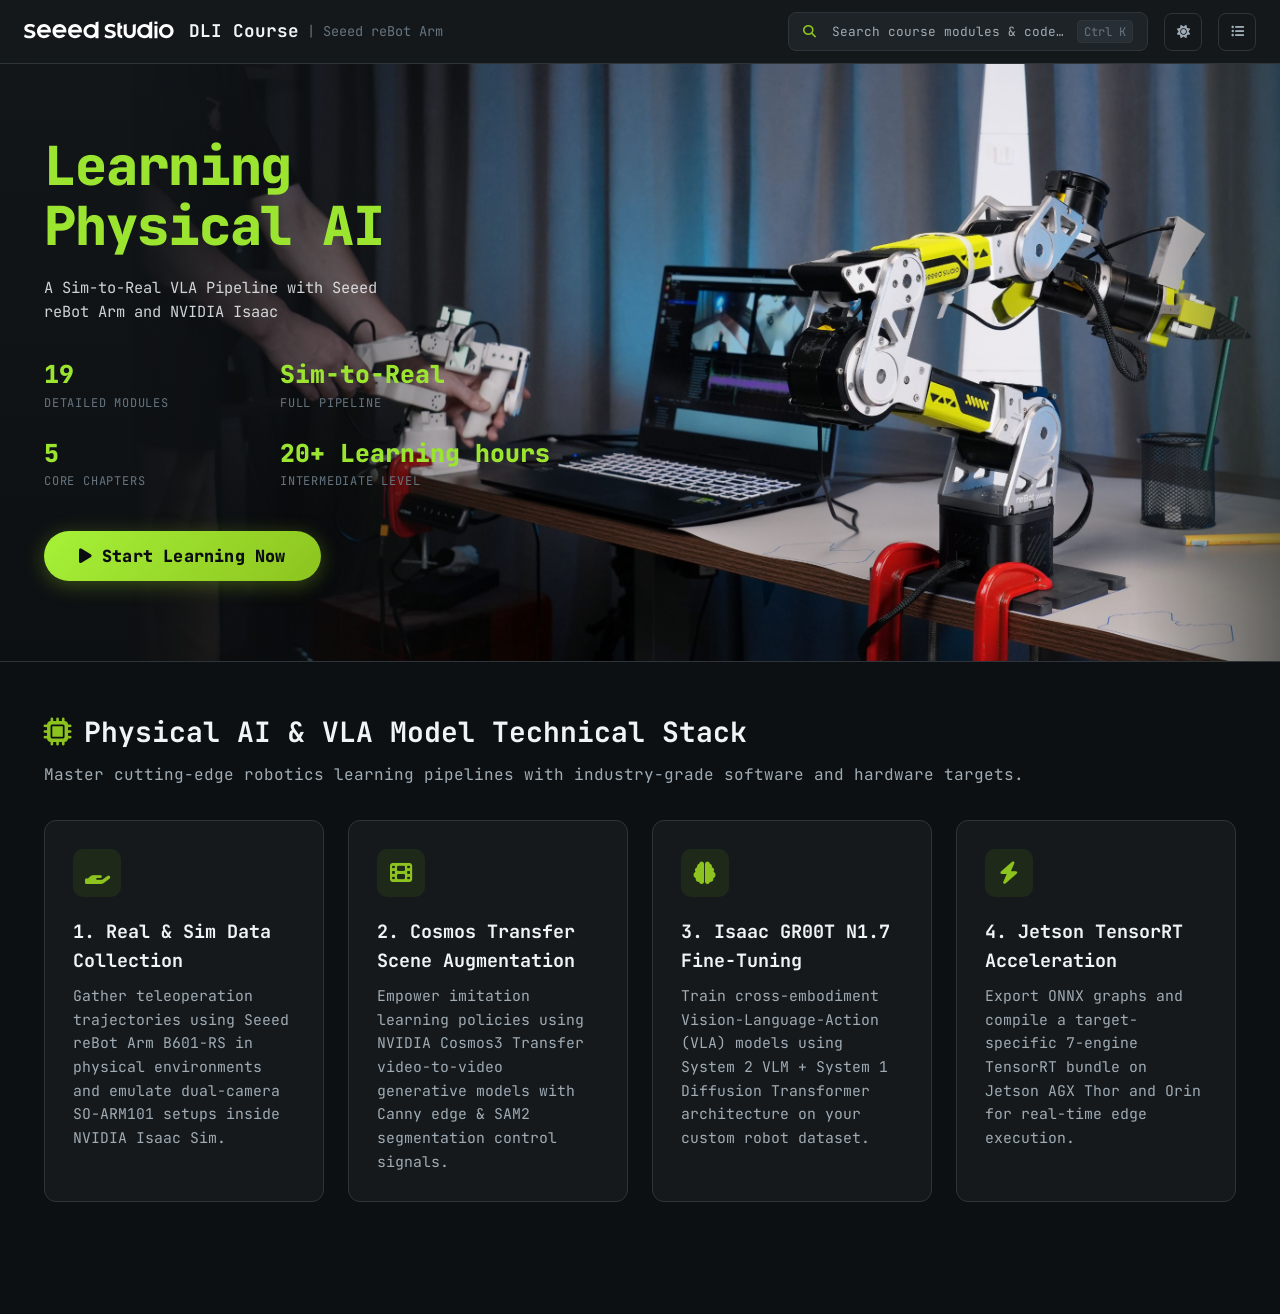
==== index.html @ 2149d219 "update hero banner image overlay to DLI@2x.png" ====
<!DOCTYPE html>
<html lang="en" data-theme="dark">
<head>
  <meta charset="UTF-8">
  <meta name="viewport" content="width=device-width, initial-scale=1.0">
  <title>Seeed reBot Arm B601-RS: Physical AI & VLA Model Course | NVIDIA DLI Series</title>
  <meta name="description" content="Master Physical AI, Sim-to-Real, Cosmos Transfer Data Augmentation, and Isaac GR00T N1.7 TensorRT deployment on Jetson AGX Thor and Orin with reBot Arm B601-RS.">
  <meta name="keywords" content="Physical AI, NVIDIA Isaac, GR00T N1.7, VLA Model, Jetson Thor, Jetson Orin, Sim-to-Real, Seeed Studio, reBot Arm, LeRobot, TensorRT">
  <meta name="author" content="Seeed Studio & NVIDIA DLI">
  <meta name="theme-color" content="#101014">

  <!-- Open Graph / Facebook Meta Tags -->
  <meta property="og:type" content="website">
  <meta property="og:title" content="Seeed reBot Arm B601-RS: Physical AI & VLA Model Course | NVIDIA DLI Series">
  <meta property="og:description" content="An end-to-end hands-on curriculum covering LeRobot teleoperation, Isaac Sim digital twin, Cosmos Transfer video augmentation, Isaac GR00T N1.7 VLA model fine-tuning, and Jetson TensorRT 7-engine deployment.">
  <meta property="og:image" content="image/seeed_logo_c.svg">

  <!-- Twitter Meta Tags -->
  <meta name="twitter:card" content="summary_large_image">
  <meta name="twitter:title" content="Seeed reBot Arm B601-RS: Physical AI & VLA Model Course">
  <meta name="twitter:description" content="Master Physical AI, Sim-to-Real, Cosmos Transfer Data Augmentation, and Isaac GR00T N1.7 TensorRT deployment on Jetson AGX Thor and Orin.">
  <meta name="twitter:image" content="image/seeed_logo_c.svg">

  <!-- Google Fonts & Icons -->
  <link rel="preconnect" href="https://fonts.googleapis.com">
  <link rel="preconnect" href="https://fonts.gstatic.com" crossorigin>
  <link rel="preconnect" href="https://cdnjs.cloudflare.com">
  <link rel="preconnect" href="https://cdn.jsdelivr.net">
  <link href="https://fonts.googleapis.com/css2?family=JetBrains+Mono:wght@400;500;600;700;800&family=Inter:wght@300;400;500;600;700;800&display=swap" rel="stylesheet">
  <link rel="stylesheet" href="https://cdnjs.cloudflare.com/ajax/libs/font-awesome/6.4.0/css/all.min.css">

  <!-- Local Design System Stylesheet -->
  <link rel="stylesheet" href="css/styles.css">

  <!-- Marked.js Markdown Parser & Prism Syntax Highlighter -->
  <script src="https://cdn.jsdelivr.net/npm/marked/marked.min.js"></script>
  <link rel="stylesheet" href="https://cdnjs.cloudflare.com/ajax/libs/prism/1.29.0/themes/prism-tomorrow.min.css">
  <script src="https://cdnjs.cloudflare.com/ajax/libs/prism/1.29.0/prism.min.js"></script>
  <script src="https://cdnjs.cloudflare.com/ajax/libs/prism/1.29.0/components/prism-bash.min.js"></script>
  <script src="https://cdnjs.cloudflare.com/ajax/libs/prism/1.29.0/components/prism-python.min.js"></script>
  <script src="https://cdnjs.cloudflare.com/ajax/libs/prism/1.29.0/components/prism-json.min.js"></script>
  <script src="https://cdnjs.cloudflare.com/ajax/libs/prism/1.29.0/plugins/autoloader/prism-autoloader.min.js"></script>
</head>
<body>

  <!-- ==========================================================================
       Header Navbar
       ========================================================================== -->
  <header class="dli-header">
    <div class="brand-container">
      <button class="mobile-menu-btn" id="mobile-menu-btn" title="Toggle Navigation Sidebar">
        <i class="fas fa-bars"></i>
      </button>
      <img src="image/seeed_logo_w.svg" alt="Seeed Studio Logo" class="brand-logo-img">
      <div class="brand-title">
        <span>DLI Course</span>
        <span class="brand-subtitle">| Seeed reBot Arm</span>
      </div>
    </div>

    <div class="header-right">
      <button class="search-trigger-btn" id="search-trigger-btn">
        <span class="search-text-full"><i class="fas fa-search" style="margin-right: 0.5rem; color: var(--nv-green);"></i> Search course modules & code...</span>
        <span class="search-icon-compact"><i class="fas fa-search"></i></span>
        <span class="kbd-shortcut">Ctrl K</span>
      </button>
      <button class="icon-btn" id="theme-toggle-btn" title="Toggle Light/Dark Theme">
        <i class="fas fa-sun"></i>
      </button>
      <button class="icon-btn" id="toc-toggle-btn" title="On This Page Index">
        <i class="fas fa-list-ul"></i>
      </button>
    </div>
    <!-- Glowing Reading Progress Bar -->
    <div class="reading-progress-bar" id="reading-progress-bar"></div>
  </header>

  <!-- ==========================================================================
       Landing Page View
       ========================================================================== -->
  <main id="landing-view">
    
    <!-- Landing Hero View -->
    <section class="hero-section">
      <!-- Layer 0: Dynamic ASCII Canvas Background -->
      <canvas class="ascii-bg" id="hero-ascii-canvas" aria-hidden="true"></canvas>
      
      <!-- Layer 1: Full-Bleed Right-Aligned Overlay Image (DLI@2x.png) -->
      <img src="image/DLI@2x.png" alt="Physical AI Hero Background" class="hero-bg-overlay">

      <!-- Layer 2: Hero Content Container (Text, Stats & CTA Button) -->
      <div class="hero-container">
        <!-- Left Text Content Column -->
        <div class="hero-left-col">
          <h1 class="hero-title">
            Learning<br>Physical AI
          </h1>
          <p class="hero-desc">
            A Sim-to-Real VLA Pipeline with Seeed<br>reBot Arm and NVIDIA Isaac
          </p>

          <!-- 2x2 Stats Grid -->
          <div class="hero-stats-grid">
            <div class="stat-item">
              <span class="stat-val">19</span>
              <span class="stat-lbl">DETAILED MODULES</span>
            </div>
            <div class="stat-item">
              <span class="stat-val">Sim-to-Real</span>
              <span class="stat-lbl">FULL PIPELINE</span>
            </div>
            <div class="stat-item">
              <span class="stat-val">5</span>
              <span class="stat-lbl">CORE CHAPTERS</span>
            </div>
            <div class="stat-item">
              <span class="stat-val">20+ Learning hours</span>
              <span class="stat-lbl">Intermediate Level</span>
            </div>
          </div>

          <!-- CTA Button -->
          <div class="cta-group">
            <button class="btn-primary btn-pill" id="hero-start-btn">
              <i class="fas fa-play"></i> Start Learning Now
            </button>
          </div>
        </div>
      </div>
    </section>

    <div class="landing-body">
      
      <!-- Key Features Overview Grid -->
      <section>
        <h2 class="section-title"><i class="fas fa-microchip"></i> Physical AI & VLA Model Technical Stack</h2>
        <p class="section-sub">Master cutting-edge robotics learning pipelines with industry-grade software and hardware targets.</p>

        <div class="overview-grid">
          <div class="feature-card">
            <div class="feature-icon"><i class="fas fa-hand-holding"></i></div>
            <h3>1. Real & Sim Data Collection</h3>
            <p>Gather teleoperation trajectories using Seeed reBot Arm B601-RS in physical environments and emulate dual-camera SO-ARM101 setups inside NVIDIA Isaac Sim.</p>
          </div>

          <div class="feature-card">
            <div class="feature-icon"><i class="fas fa-film"></i></div>
            <h3>2. Cosmos Transfer Scene Augmentation</h3>
            <p>Empower imitation learning policies using NVIDIA Cosmos3 Transfer video-to-video generative models with Canny edge & SAM2 segmentation control signals.</p>
          </div>

          <div class="feature-card">
            <div class="feature-icon"><i class="fas fa-brain"></i></div>
            <h3>3. Isaac GR00T N1.7 Fine-Tuning</h3>
            <p>Train cross-embodiment Vision-Language-Action (VLA) models using System 2 VLM + System 1 Diffusion Transformer architecture on your custom robot dataset.</p>
          </div>

          <div class="feature-card">
            <div class="feature-icon"><i class="fas fa-bolt"></i></div>
            <h3>4. Jetson TensorRT Acceleration</h3>
            <p>Export ONNX graphs and compile a target-specific 7-engine TensorRT bundle on Jetson AGX Thor and Orin for real-time edge execution.</p>
          </div>
        </div>
      </section>

    </div>
  </main>

  <!-- ==========================================================================
       Reader View (Documentation Workspace)
       ========================================================================== -->
  <div id="reader-view" style="display: none;">
    <div class="sidebar-overlay" id="sidebar-overlay"></div>
    <div class="reader-layout">

      <!-- Left Sidebar Navigation -->
      <nav class="sidebar-nav">
        <div class="sidebar-mobile-header">
          <div class="mobile-brand">
            <div class="brand-title">
              <span>DLI Course</span>
            </div>
          </div>
          <button class="icon-btn mobile-theme-btn" id="mobile-theme-toggle-btn" title="Toggle Light/Dark Theme">
            <i class="fas fa-sun"></i>
          </button>
        </div>
        <div class="sidebar-header-action">
          <button class="back-to-overview-btn" id="back-to-overview">
            <i class="fas fa-arrow-left"></i> Course Overview
          </button>
        </div>
        <div id="sidebar-nav-list">
          <!-- Dynamically Populated by app.js -->
        </div>
      </nav>

      <!-- Center Main Reader Content -->
      <main class="main-reader">
        <div class="reader-breadcrumb">
          <i class="fas fa-home"></i> <a href="#" id="breadcrumb-home">Course</a> / <span id="breadcrumb-text">Overview</span>
        </div>

        <article class="markdown-body" id="markdown-body">
          <!-- Dynamically Populated by Marked.js -->
        </article>

        <!-- Pagination Controls -->
        <div class="reader-pagination">
          <button class="pag-btn prev-btn" id="prev-lesson-btn">
            <span class="pag-title"><i class="fas fa-arrow-left"></i> <span class="title-text">--</span></span>
          </button>
          <button class="pag-btn next-btn" id="next-lesson-btn">
            <span class="pag-title"><span class="title-text">--</span> <i class="fas fa-arrow-right"></i></span>
          </button>
        </div>
      </main>

      <!-- Right Sidebar Table of Contents -->
      <aside class="toc-nav">
        <div class="toc-title">ON THIS PAGE</div>
        <ul class="toc-list" id="toc-list">
          <!-- Dynamically Populated by app.js -->
        </ul>
      </aside>

    </div>
  </div>

  <!-- ==========================================================================
       Global Modals & Lightbox
       ========================================================================== -->

  <!-- Search Modal -->
  <div class="modal-overlay" id="search-modal">
    <div class="modal-container">
      <div class="search-input-header">
        <i class="fas fa-search"></i>
        <input type="text" class="search-input-field" id="search-input" placeholder="Search course title, commands, parameters..." autocomplete="off">
      </div>
      <div class="search-results-list" id="search-results">
        <!-- Dynamically Populated by app.js -->
      </div>
    </div>
  </div>

  <!-- Image Lightbox Modal -->
  <div id="image-lightbox">
    <img src="" id="lightbox-img" alt="Zoomed View">
  </div>

  <!-- Back to Top Floating Action Button -->
  <button class="back-to-top-btn" id="back-to-top-btn" aria-label="Back to Top" title="Back to Top">
    <i class="fas fa-chevron-up"></i>
  </button>

  <!-- Analytics & Event Tracking Adapter -->
  <script src="js/analytics.js"></script>
  <!-- Course Data & Main Application Scripts -->
  <script src="js/course-data.js"></script>
  <script src="js/app.js"></script>
</body>
</html>
---- css/styles.css ----
/* ==========================================================================
   NVIDIA DLI Course Design System & Landing Page Stylesheet
   Target: DLI Course: Seeed reBot Arm Physical AI & VLA Model
   ========================================================================== */

:root {
  /* Color Tokens */
  --nv-green: #8DC31F;
  --nv-green-hover: #9ce220;
  --nv-green-glow: rgba(141, 195, 31, 0.25);
  --nv-dark-bg: #0d1012;
  --nv-surface-1: #15191c;
  --nv-surface-2: #1e2327;
  --nv-surface-3: #282f34;
  --nv-border: #2d353b;
  --nv-border-light: #3e4850;
  
  --text-primary: #f0f4f7;
  --text-secondary: #a0acb5;
  --text-muted: #677580;

  --alert-note-bg: rgba(33, 150, 243, 0.08);
  --alert-note-border: #2196f3;
  --alert-warn-bg: rgba(255, 152, 0, 0.08);
  --alert-warn-border: #ff9800;
  --alert-caution-bg: rgba(244, 67, 54, 0.08);
  --alert-caution-border: #f44336;

  --sidebar-width: 300px;
  --toc-width: 260px;
  --header-height: 64px;
  
  --font-main: 'JetBrains Mono', -apple-system, BlinkMacSystemFont, 'Segoe UI', Roboto, sans-serif;
  --font-code: 'JetBrains Mono', Consolas, Monaco, monospace;
}

/* Light Theme Overrides */
[data-theme="light"] {
  --nv-dark-bg: #f8fafc;
  --nv-surface-1: #ffffff;
  --nv-surface-2: #f1f5f9;
  --nv-surface-3: #e2e8f0;
  --nv-border: #e2e8f0;
  --nv-border-light: #cbd5e1;
  
  --text-primary: #0f172a;
  --text-secondary: #334155;
  --text-muted: #64748b;

  --alert-note-bg: #eff6ff;
  --alert-warn-bg: #fff7ed;
  --alert-caution-bg: #fef2f2;
}

[data-theme="light"] .dli-header {
  background-color: rgba(255, 255, 255, 0.95);
  border-bottom: 1px solid #e2e8f0;
}

[data-theme="light"] .brand-logo-img {
  content: url("../image/seeed_logo_c.svg");
}

[data-theme="light"] .hero-section {
  background: radial-gradient(circle at 50% 0%, rgba(141, 195, 31, 0.18) 0%, rgba(255, 255, 255, 0) 70%),
              linear-gradient(180deg, #ffffff 0%, #f1f5f9 100%);
  border-bottom: 1px solid #e2e8f0;
}

[data-theme="light"] .hero-title {
  background: linear-gradient(135deg, #0f172a 0%, #334155 100%);
  -webkit-background-clip: text;
  -webkit-text-fill-color: transparent;
}

[data-theme="light"] .hero-description {
  color: #475569;
}

[data-theme="light"] .hero-meta-badge {
  background-color: #ffffff;
  border-color: #cbd5e1;
  color: #334155;
}

[data-theme="light"] .chapter-card {
  background-color: #ffffff;
  border-color: #e2e8f0;
}

[data-theme="light"] .chapter-card:hover {
  border-color: var(--nv-green);
  box-shadow: 0 10px 25px -5px rgba(141, 195, 31, 0.15);
}

[data-theme="light"] .chapter-card-title {
  color: #0f172a;
}

[data-theme="light"] .chapter-card-desc {
  color: #475569;
}

[data-theme="light"] .search-trigger-btn {
  background-color: #f1f5f9;
  border-color: #cbd5e1;
  color: #334155;
}

[data-theme="light"] .search-trigger-btn:hover {
  background-color: #e2e8f0;
  border-color: var(--nv-green);
  color: #0f172a;
}

[data-theme="light"] .kbd-shortcut {
  background-color: #e2e8f0;
  border-color: #cbd5e1;
  color: #475569;
}

[data-theme="light"] .code-block-wrapper pre {
  background-color: #121619 !important;
  border-top: 1px solid #2d353b;
  color: #e2e8f0 !important;
}

[data-theme="light"] .code-block-wrapper pre code,
[data-theme="light"] .code-block-wrapper pre * {
  color: #e2e8f0;
}

[data-theme="light"] .code-header {
  background-color: #f1f5f9;
  color: #334155;
  border-bottom: 1px solid #cbd5e1;
}

[data-theme="light"] .markdown-body code:not([class*="language-"]) {
  background-color: #f1f5f9;
  color: #5d8e0e;
  border-color: #cbd5e1;
}

/* Light Theme Clean 3D Card & Spotlight System */
[data-theme="light"] .chapter-block {
  background-color: #ffffff;
  border-color: #e2e8f0;
  box-shadow: 0 4px 16px rgba(0, 0, 0, 0.03);
}

[data-theme="light"] .chapter-header {
  background-color: #f8fafc;
  border-bottom-color: #e2e8f0;
}

[data-theme="light"] .lessons-list {
  background-color: #f8fafc;
}

[data-theme="light"] .lesson-item-card {
  background-color: #ffffff;
  border: 1px solid #e2e8f0;
  box-shadow: 0 2px 8px rgba(0, 0, 0, 0.04);
}

[data-theme="light"] .lesson-item-card:hover {
  border-color: var(--nv-green);
  background-color: #ffffff;
  box-shadow: 0 12px 32px -6px rgba(141, 195, 31, 0.22), 0 4px 12px rgba(0, 0, 0, 0.05);
}

[data-theme="light"] .lesson-item-card .card-spotlight {
  background: radial-gradient(320px circle at var(--mouse-x, 50%) var(--mouse-y, 50%), rgba(141, 195, 31, 0.14), transparent 80%);
}

[data-theme="light"] .feature-card {
  background-color: #ffffff;
  border-color: #e2e8f0;
  box-shadow: 0 2px 8px rgba(0, 0, 0, 0.03);
}

[data-theme="light"] .feature-card:hover {
  border-color: var(--nv-green);
  box-shadow: 0 12px 28px -4px rgba(141, 195, 31, 0.18), 0 4px 12px rgba(0, 0, 0, 0.04);
}

/* Custom Sleek Scrollbar for Sidebars & Containers */
.sidebar-nav,
.toc-nav,
.search-results-list,
.code-block-wrapper pre {
  scrollbar-width: thin;
  scrollbar-color: var(--nv-border) transparent;
}

.sidebar-nav::-webkit-scrollbar,
.toc-nav::-webkit-scrollbar,
.search-results-list::-webkit-scrollbar,
.code-block-wrapper pre::-webkit-scrollbar {
  width: 4px;
  height: 4px;
}

.sidebar-nav::-webkit-scrollbar-track,
.toc-nav::-webkit-scrollbar-track,
.search-results-list::-webkit-scrollbar-track,
.code-block-wrapper pre::-webkit-scrollbar-track {
  background: transparent;
}

.sidebar-nav::-webkit-scrollbar-thumb,
.toc-nav::-webkit-scrollbar-thumb,
.search-results-list::-webkit-scrollbar-thumb,
.code-block-wrapper pre::-webkit-scrollbar-thumb {
  background: var(--nv-border);
  border-radius: 10px;
  transition: background 0.2s ease;
}

.sidebar-nav:hover::-webkit-scrollbar-thumb,
.toc-nav:hover::-webkit-scrollbar-thumb,
.search-results-list:hover::-webkit-scrollbar-thumb {
  background: var(--nv-border-light);
}

.sidebar-nav::-webkit-scrollbar-thumb:hover,
.toc-nav::-webkit-scrollbar-thumb:hover {
  background: var(--nv-green);
}

* {
  box-sizing: border-box;
  margin: 0;
  padding: 0;
}

button, input, select, textarea, kbd {
  font-family: var(--font-main) !important;
}

body {
  font-family: var(--font-main);
  background-color: var(--nv-dark-bg);
  color: var(--text-primary);
  line-height: 1.6;
  overflow-x: hidden;
  -webkit-font-smoothing: antialiased;
}

a {
  color: var(--nv-green);
  text-decoration: none;
  transition: color 0.2s ease;
}

a:hover {
  color: var(--nv-green-hover);
  text-decoration: underline;
}

/* ==========================================================================
   Header Navbar
   ========================================================================== */

.dli-header {
  position: fixed;
  top: 0;
  left: 0;
  right: 0;
  height: var(--header-height);
  background-color: rgba(21, 25, 28, 0.92);
  backdrop-filter: blur(12px);
  border-bottom: 1px solid var(--nv-border);
  display: flex;
  align-items: center;
  justify-content: space-between;
  padding: 0 1.5rem;
  z-index: 1000;
}

.brand-container {
  display: flex;
  align-items: center;
  gap: 0.85rem;
  cursor: pointer;
  transition: transform 0.25s cubic-bezier(0.16, 1, 0.3, 1);
}

.brand-logo-img {
  height: 26px;
  width: auto;
  object-fit: contain;
  display: block;
  transition: filter 0.3s ease, transform 0.3s cubic-bezier(0.16, 1, 0.3, 1);
}

.brand-container:hover .brand-logo-img {
  filter: drop-shadow(0 0 10px rgba(118, 185, 0, 0.7));
  transform: scale(1.06);
}

.nvidia-logo-badge {
  background-color: var(--nv-green);
  color: #000;
  font-weight: 900;
  font-size: 0.85rem;
  padding: 0.25rem 0.6rem;
  border-radius: 4px;
  letter-spacing: 0.5px;
  display: flex;
  align-items: center;
  gap: 0.3rem;
}

.brand-title {
  font-weight: 700;
  font-size: 1.1rem;
  color: var(--text-primary);
  display: flex;
  align-items: center;
  gap: 0.5rem;
}

.brand-subtitle {
  font-weight: 400;
  color: var(--text-muted);
  font-size: 0.85rem;
  transition: color 0.25s ease, transform 0.25s ease;
}

.brand-container:hover .brand-subtitle {
  color: var(--nv-green);
  transform: translateX(3px);
}

.header-center {
  flex: 1;
  max-width: 420px;
  margin: 0 1.5rem;
}

.search-trigger-btn {
  width: 360px;
  background-color: var(--nv-surface-2);
  border: 1px solid var(--nv-border);
  border-radius: 8px;
  padding: 0.45rem 0.85rem;
  color: var(--text-secondary);
  font-size: 0.8rem;
  display: flex;
  align-items: center;
  justify-content: space-between;
  cursor: pointer;
  white-space: nowrap;
  gap: 0.5rem;
  transition: all 0.2s ease;
}

.search-trigger-btn span:first-child {
  overflow: hidden;
  text-overflow: ellipsis;
  white-space: nowrap;
}

.search-trigger-btn:hover {
  border-color: var(--nv-green);
  background-color: var(--nv-surface-3);
  color: var(--text-primary);
}

.kbd-shortcut {
  background-color: var(--nv-surface-3);
  border: 1px solid var(--nv-border);
  border-radius: 4px;
  padding: 0.15rem 0.4rem;
  font-size: 0.75rem;
  color: var(--text-muted);
  font-family: var(--font-code);
}

.header-right {
  display: flex;
  align-items: center;
  gap: 1rem;
}

.icon-btn {
  background: transparent;
  border: 1px solid var(--nv-border);
  color: var(--text-secondary);
  width: 38px;
  height: 38px;
  border-radius: 8px;
  display: flex;
  align-items: center;
  justify-content: center;
  cursor: pointer;
  transition: all 0.2s ease;
}

.icon-btn:hover {
  border-color: var(--nv-green);
  color: var(--nv-green);
  background-color: var(--nv-surface-2);
}

/* ==========================================================================
   Landing Page View
   ========================================================================== */

#landing-view {
  padding-top: var(--header-height);
  min-height: 100vh;
}

.hero-section {
  position: relative;
  padding: 0;
  background: radial-gradient(circle at 80% 50%, rgba(141, 195, 31, 0.12) 0%, rgba(13, 16, 18, 0) 70%),
              linear-gradient(180deg, #121619 0%, #0d1012 100%);
  border-bottom: 1px solid var(--nv-border);
  overflow: hidden;
  min-height: 540px;
  display: flex;
  align-items: stretch;
}

canvas.ascii-bg {
  position: absolute;
  inset: 0;
  width: 100%;
  height: 100%;
  pointer-events: none;
  z-index: 0;
  opacity: 0.85;
}

.hero-container {
  max-width: 1240px;
  width: 100%;
  min-height: 540px;
  margin: 0 auto;
  padding: 0 1.5rem;
  position: relative;
  z-index: 2;
  display: flex;
  align-items: center;
}

.hero-bg-overlay {
  position: absolute;
  top: 0;
  right: 0;
  bottom: 0;
  left: 0;
  width: 100%;
  height: 100%;
  object-fit: cover;
  object-position: center center;
  pointer-events: none;
  z-index: 1;
}

.hero-left-col {
  padding: 4.5rem 0 5rem 0;
  max-width: 680px;
  text-align: left;
  display: flex;
  flex-direction: column;
  justify-content: center;
  align-items: flex-start;
  position: relative;
  z-index: 3;
}

.hero-title {
  font-size: clamp(2.6rem, 4.2vw, 3.8rem);
  font-weight: 800;
  line-height: 1.12;
  margin-bottom: 1.25rem;
  letter-spacing: -0.02em;
  color: #9BE531;
  font-family: 'JetBrains Mono', Consolas, monospace;
}

.hero-desc {
  font-size: clamp(0.95rem, 1.2vw, 1.18rem);
  color: rgba(240, 244, 247, 0.85);
  line-height: 1.55;
  margin-bottom: 2.25rem;
  font-family: 'JetBrains Mono', Consolas, monospace;
  text-align: left;
  max-width: 100%;
}

.hero-stats-grid {
  display: grid;
  grid-template-columns: repeat(2, minmax(180px, auto));
  gap: 1.6rem 3.5rem;
  margin-bottom: 2.5rem;
}

.stat-item {
  display: flex;
  flex-direction: column;
  align-items: flex-start;
  text-align: left;
}

.stat-val {
  font-size: 1.55rem;
  font-weight: 800;
  color: #9BE531;
  font-family: 'JetBrains Mono', Consolas, monospace;
  line-height: 1.2;
}

.stat-lbl {
  font-size: 0.75rem;
  color: var(--text-muted);
  text-transform: uppercase;
  letter-spacing: 0.8px;
  margin-top: 0.25rem;
  font-family: 'JetBrains Mono', Consolas, monospace;
}

.cta-group {
  display: flex;
  justify-content: flex-start;
  gap: 1rem;
}

.btn-primary.btn-pill {
  background: linear-gradient(135deg, #a6f238 0%, #8dc31f 100%);
  color: #0b0e10;
  font-weight: 800;
  padding: 0.85rem 2.2rem;
  border-radius: 9999px;
  font-size: 1.05rem;
  border: none;
  cursor: pointer;
  transition: all 0.3s cubic-bezier(0.16, 1, 0.3, 1);
  display: inline-flex;
  align-items: center;
  gap: 0.6rem;
  box-shadow: 0 4px 20px rgba(141, 195, 31, 0.35);
  letter-spacing: 0.2px;
}

.btn-primary.btn-pill:hover {
  background: linear-gradient(135deg, #b5ff42 0%, #9be531 100%);
  transform: translateY(-2px) scale(1.02);
  box-shadow: 0 8px 28px rgba(141, 195, 31, 0.5);
  text-decoration: none;
}

@media (max-width: 992px) {
  .hero-container {
    justify-content: center;
  }
  .hero-left-col {
    max-width: 100%;
    margin: 0 auto;
    padding: 3rem 1rem;
    align-items: center;
    text-align: center;
  }
  .hero-title {
    text-align: center;
  }
  .hero-desc {
    text-align: center;
    margin-left: auto;
    margin-right: auto;
  }
  .hero-stats-grid {
    width: 100%;
    justify-content: center;
    gap: 1.5rem 2rem;
  }
  .stat-item {
    align-items: center;
    text-align: center;
  }
  .cta-group {
    width: 100%;
    justify-content: center;
  }
}

.btn-secondary {
  background-color: var(--nv-surface-2);
  color: var(--text-primary);
  border: 1px solid var(--nv-border);
  font-weight: 600;
  padding: 0.8rem 1.8rem;
  border-radius: 8px;
  font-size: 1rem;
  cursor: pointer;
  transition: all 0.25s ease;
}

.btn-secondary:hover {
  border-color: var(--nv-border-light);
  background-color: var(--nv-surface-3);
  text-decoration: none;
}

/* Sections Layout */
.landing-body {
  max-width: 1240px;
  margin: 0 auto;
  padding: 3rem 1.5rem;
}

.section-title {
  font-size: 1.75rem;
  font-weight: 700;
  margin-bottom: 0.5rem;
  display: flex;
  align-items: center;
  gap: 0.75rem;
}

.section-title i {
  color: var(--nv-green);
}

.section-sub {
  color: var(--text-secondary);
  margin-bottom: 2rem;
  font-size: 1rem;
}

/* Overview Feature Grid */
.overview-grid {
  display: grid;
  grid-template-columns: repeat(auto-fit, minmax(280px, 1fr));
  gap: 1.5rem;
  margin-bottom: 4rem;
}

.feature-card {
  background-color: var(--nv-surface-1);
  border: 1px solid var(--nv-border);
  border-radius: 12px;
  padding: 1.75rem;
  transition: all 0.25s ease;
}

.feature-card:hover {
  border-color: var(--nv-green);
  transform: translateY(-3px);
  box-shadow: 0 8px 24px rgba(0, 0, 0, 0.4);
}

.feature-icon {
  width: 48px;
  height: 48px;
  border-radius: 10px;
  background-color: rgba(118, 185, 0, 0.1);
  color: var(--nv-green);
  display: flex;
  align-items: center;
  justify-content: center;
  font-size: 1.4rem;
  margin-bottom: 1.25rem;
}

.feature-card h3 {
  font-size: 1.15rem;
  margin-bottom: 0.5rem;
}

.feature-card p {
  color: var(--text-secondary);
  font-size: 0.925rem;
}

/* Chapters Modules Cards */
.chapters-grid {
  display: flex;
  flex-direction: column;
  gap: 2rem;
}

.chapter-block {
  background-color: var(--nv-surface-1);
  border: 1px solid var(--nv-border);
  border-radius: 12px;
  overflow: hidden;
}

.chapter-header {
  background-color: var(--nv-surface-2);
  padding: 1.25rem 1.75rem;
  border-bottom: 1px solid var(--nv-border);
  display: flex;
  align-items: center;
  justify-content: space-between;
}

.chapter-title-wrap {
  display: flex;
  align-items: center;
  gap: 1rem;
}

.chapter-badge {
  background-color: var(--nv-green);
  color: #000;
  font-weight: 800;
  font-size: 0.85rem;
  padding: 0.2rem 0.6rem;
  border-radius: 4px;
}

.chapter-title-text {
  font-size: 1.2rem;
  font-weight: 700;
}

.lessons-list {
  display: grid;
  grid-template-columns: repeat(auto-fit, minmax(300px, 1fr));
  gap: 1rem;
  padding: 1.25rem;
  background-color: var(--nv-surface-1);
}

.lesson-item-card {
  position: relative;
  overflow: hidden;
  background-color: var(--nv-surface-2);
  border: 1px solid var(--nv-border);
  border-radius: 8px;
  padding: 1.25rem 1.5rem;
  display: flex;
  flex-direction: column;
  justify-content: space-between;
  cursor: pointer;
  transform-style: preserve-3d;
  perspective: 1000px;
  transition: transform 0.15s ease-out, border-color 0.25s ease, box-shadow 0.25s ease, background-color 0.2s ease;
}

.lesson-item-card > * {
  position: relative;
  z-index: 2;
}

.lesson-item-card .card-spotlight {
  position: absolute;
  inset: 0;
  pointer-events: none;
  opacity: 0;
  transition: opacity 0.3s ease;
  background: radial-gradient(350px circle at var(--mouse-x, 50%) var(--mouse-y, 50%), rgba(118, 185, 0, 0.18), transparent 75%);
  z-index: 1;
}

.lesson-item-card:hover {
  background-color: var(--nv-surface-3);
  border-color: var(--nv-green);
  box-shadow: 0 10px 30px -10px rgba(118, 185, 0, 0.25), 0 0 15px rgba(118, 185, 0, 0.1);
}

.lesson-item-title {
  font-size: 1rem;
  font-weight: 600;
  color: var(--text-primary);
  margin-bottom: 0.5rem;
  display: flex;
  align-items: flex-start;
  justify-content: space-between;

}

.lesson-item-card:hover .lesson-item-title {
  color: var(--nv-green);
}

.lesson-id-tag {
  font-size: 0.75rem;
  font-family: var(--font-code);
  color: var(--text-muted);
  background-color: var(--nv-surface-3);
  padding: 0.15rem 0.4rem;
  border-radius: 4px;
}

.lesson-action-bar {
  margin-top: 1rem;
  display: flex;
  align-items: center;
  justify-content: space-between;
  font-size: 0.825rem;
  color: var(--text-secondary);
}

.read-btn {
  color: var(--nv-green);
  font-weight: 600;
  display: flex;
  align-items: center;
  gap: 0.3rem;
}

/* ==========================================================================
   Reader View (Documentation View)
   ========================================================================== */

#reader-view {
  padding-top: var(--header-height);
  display: none;
  min-height: 100vh;
}

.reader-layout {
  display: flex;
  width: 100%;
}

/* Left Sidebar Navigation */
.sidebar-nav {
  width: var(--sidebar-width);
  height: calc(100vh - var(--header-height));
  position: fixed;
  top: var(--header-height);
  left: 0;
  background-color: var(--nv-surface-1);
  border-right: 1px solid var(--nv-border);
  overflow-y: auto;
  padding: 1.25rem 1rem;
  z-index: 100;
}

/* Sidebar Mobile Top Header (Folded with menu on narrow mobile screens) */
.sidebar-mobile-header {
  display: none;
  align-items: center;
  justify-content: space-between;
  padding: 0.85rem 1rem;
  margin: -1.25rem -1rem 1.25rem -1rem;
  border-bottom: 1px solid var(--nv-border);
  background-color: var(--nv-surface-2);
}

.sidebar-mobile-header .mobile-brand {
  display: flex;
  align-items: center;
  gap: 0.6rem;
}

.sidebar-mobile-header .mobile-brand img {
  height: 24px;
}

.sidebar-mobile-header .mobile-brand .brand-title {
  font-weight: 700;
  font-size: 0.95rem;
  color: var(--text-primary);
}

.sidebar-header-action {
  margin-bottom: 1.25rem;
}

.back-to-overview-btn {
  width: 100%;
  background-color: var(--nv-surface-2);
  border: 1px solid var(--nv-border);
  color: var(--text-secondary);
  padding: 0.5rem 0.75rem;
  border-radius: 6px;
  font-size: 0.85rem;
  font-weight: 600;
  display: flex;
  align-items: center;
  gap: 0.5rem;
  cursor: pointer;
  transition: all 0.2s ease;
}

.back-to-overview-btn:hover {
  background-color: var(--nv-surface-3);
  color: var(--text-primary);
  border-color: var(--nv-border-light);
}

.sidebar-group {
  margin-bottom: 1.5rem;
}

.sidebar-group-title {
  font-size: 0.8rem;
  font-weight: 700;
  color: var(--text-muted);
  text-transform: uppercase;
  letter-spacing: 0.5px;
  padding: 0.35rem 0.5rem;
  margin-bottom: 0.35rem;
}

.sidebar-link {
  display: flex;
  align-items: center;
  justify-content: space-between;
  padding: 0.5rem 0.75rem;
  border-radius: 6px;
  font-size: 0.875rem;
  color: var(--text-secondary);
  cursor: pointer;
  transition: all 0.2s ease;
}

.sidebar-link:hover {
  background-color: var(--nv-surface-2);
  color: var(--text-primary);
  text-decoration: none;
}

.sidebar-link.active {
  background-color: rgba(118, 185, 0, 0.12);
  color: var(--nv-green);
  font-weight: 600;
  border-left: 3px solid var(--nv-green);
  box-shadow: inset 3px 0 10px rgba(118, 185, 0, 0.2);
  animation: activeGlowPulse 3s infinite ease-in-out;
}

@keyframes activeGlowPulse {
  0%, 100% {
    border-left-color: var(--nv-green);
    box-shadow: inset 3px 0 8px rgba(118, 185, 0, 0.2);
  }
  50% {
    border-left-color: #a6ff00;
    box-shadow: inset 4px 0 14px rgba(118, 185, 0, 0.45);
  }
}

/* Center Main Reader Content */
.main-reader {
  margin-left: var(--sidebar-width);
  margin-right: var(--toc-width);
  flex: 1;
  padding: 2.5rem 3.5rem;
  max-width: 1040px;
  margin-top: 0;
  min-height: calc(100vh - var(--header-height));
  box-sizing: border-box;
}

.reader-breadcrumb {
  display: flex;
  align-items: center;
  gap: 0.5rem;
  font-size: 0.85rem;
  color: var(--text-muted);
  margin-bottom: 1.5rem;
}

.reader-breadcrumb span {
  color: var(--text-secondary);
}

/* Markdown Rendered Styles */
.markdown-body {
  color: var(--text-primary);
  font-size: 1.025rem;
  line-height: 1.7;
}

.markdown-body h1 {
  font-size: 2.2rem;
  font-weight: 800;
  margin-bottom: 1rem;
  border-bottom: 1px solid var(--nv-border);
  padding-bottom: 0.75rem;
  color: var(--text-primary);
}

.markdown-body h2 {
  font-size: 1.5rem;
  font-weight: 700;
  margin-top: 2rem;
  margin-bottom: 1rem;
  padding-bottom: 0.4rem;
  border-bottom: 1px solid var(--nv-border);
}

.markdown-body h3 {
  font-size: 1.2rem;
  font-weight: 600;
  margin-top: 1.5rem;
  margin-bottom: 0.75rem;
}

.markdown-body p {
  margin-bottom: 1.25rem;

}

.markdown-body ul, .markdown-body ol {
  margin-bottom: 1.25rem;
  padding-left: 1.5rem;
}

.markdown-body li {
  margin-bottom: 0.4rem;
}

.markdown-body li.task-checked {
  text-decoration: line-through;
  opacity: 0.65;
  transition: all 0.2s ease;
}

.markdown-body li input[type="checkbox"] {
  cursor: pointer;
  margin-right: 8px;
  transform: scale(1.15);
  accent-color: var(--nv-green);
  vertical-align: middle;
}

.markdown-body code:not([class*="language-"]) {
  font-family: var(--font-code);
  background-color: var(--nv-surface-2);
  color: var(--nv-green);
  padding: 0.2rem 0.4rem;
  border-radius: 4px;
  font-size: 0.9em;
  border: 1px solid var(--nv-border);
}

/* Code Block Wrapper with Copy Button */
.code-block-wrapper {
  position: relative;
  margin: 1.5rem 0;
  border-radius: 8px;
  overflow: hidden;
  border: 1px solid var(--nv-border);
  background-color: var(--nv-surface-1);
}

.code-header {
  background-color: var(--nv-surface-2);
  padding: 0.4rem 1rem;
  display: flex;
  align-items: center;
  justify-content: space-between;
}

/* Feishu Docs Style Code Block Component */
.feishu-code-block {
  margin: 1.5rem 0;
  border-radius: 8px;
  border: 1px solid var(--feishu-border);
  background-color: var(--feishu-bg);
  overflow: hidden;
  font-family: var(--font-main);
  box-shadow: 0 1px 3px rgba(0, 0, 0, 0.04);
  transition: all 0.2s ease;
}

[data-theme="dark"] .feishu-code-block {
  --feishu-bg: #181c20;
  --feishu-header-bg: #1e2329;
  --feishu-border: #2d333b;
  --feishu-text: #e6edf3;
  --feishu-line-num: #6e7681;
}

[data-theme="light"] .feishu-code-block {
  --feishu-bg: #f5f6f7;
  --feishu-header-bg: #f5f6f7;
  --feishu-border: #dee0e3;
  --feishu-text: #1f2329;
  --feishu-line-num: #8f959e;
}

.feishu-code-header {
  display: flex;
  justify-content: space-between;
  align-items: center;
  padding: 0.55rem 1rem;
  background-color: var(--feishu-header-bg);
  font-size: 0.825rem;
  color: var(--feishu-line-num);
  user-select: none;
  border-bottom: 1px solid rgba(0, 0, 0, 0.03);
}

[data-theme="dark"] .feishu-code-header {
  border-bottom: 1px solid rgba(255, 255, 255, 0.04);
}

.feishu-code-header-left {
  display: flex;
  align-items: center;
  cursor: pointer;
  font-weight: 500;
  color: var(--feishu-line-num);
  transition: color 0.2s ease;
}

.feishu-code-header-left:hover {
  color: var(--feishu-text);
}

.feishu-caret {
  margin-right: 0.4rem;
  transition: transform 0.2s ease;
  font-size: 0.75rem;
}

.feishu-code-block.collapsed .feishu-caret {
  transform: rotate(-90deg);
}

.feishu-code-block.collapsed .feishu-code-body {
  display: none !important;
}

.feishu-code-header-right {
  display: flex;
  align-items: center;
  gap: 0.6rem;
  color: var(--feishu-line-num);
  font-size: 0.8rem;
  position: relative;
}

.feishu-lang-tag {
  color: var(--feishu-line-num);
  font-weight: 500;
  display: flex;
  align-items: center;
  gap: 0.25rem;
  cursor: pointer;
  padding: 0.2rem 0.45rem;
  border-radius: 4px;
  transition: all 0.2s ease;
}

.feishu-lang-tag:hover,
.feishu-lang-tag.active {
  color: var(--feishu-text);
  background-color: rgba(0, 0, 0, 0.05);
}

[data-theme="dark"] .feishu-lang-tag:hover,
[data-theme="dark"] .feishu-lang-tag.active {
  background-color: rgba(255, 255, 255, 0.08);
}

.feishu-lang-dropdown {
  position: absolute;
  top: 100%;
  right: 0;
  margin-top: 0.35rem;
  width: 200px;
  max-height: 260px;
  background-color: var(--feishu-dropdown-bg);
  border: 1px solid var(--feishu-border);
  border-radius: 8px;
  box-shadow: 0 6px 20px rgba(0, 0, 0, 0.15);
  z-index: 100;
  display: flex;
  flex-direction: column;
  overflow: hidden;
  font-family: var(--font-main);
}

[data-theme="dark"] .feishu-lang-dropdown {
  --feishu-dropdown-bg: #22272e;
}

[data-theme="light"] .feishu-lang-dropdown {
  --feishu-dropdown-bg: #ffffff;
}

.feishu-lang-search-wrap {
  padding: 0.5rem;
  border-bottom: 1px solid var(--feishu-border);
}

.feishu-lang-search {
  width: 100%;
  padding: 0.35rem 0.6rem;
  font-size: 0.8rem;
  border: 1px solid var(--feishu-border);
  border-radius: 4px;
  outline: none;
  background-color: var(--feishu-bg);
  color: var(--feishu-text);
  font-family: var(--font-main);
}

.feishu-lang-list {
  flex: 1;
  overflow-y: auto;
  padding: 0.25rem 0;
  margin: 0;
  list-style: none;
}

.feishu-lang-item {
  display: flex;
  justify-content: space-between;
  align-items: center;
  padding: 0.45rem 0.85rem;
  font-size: 0.825rem;
  color: var(--feishu-text);
  cursor: pointer;
  transition: background 0.15s ease;
}

.feishu-lang-item:hover {
  background-color: rgba(0, 0, 0, 0.05);
}

[data-theme="dark"] .feishu-lang-item:hover {
  background-color: rgba(255, 255, 255, 0.08);
}

.feishu-lang-item.selected {
  color: var(--nv-green);
  font-weight: 600;
}

.feishu-divider {
  color: var(--feishu-line-num);
  opacity: 0.4;
  font-size: 0.75rem;
}

.feishu-action-btn {
  background: transparent;
  border: none;
  color: var(--feishu-line-num);
  font-size: 0.8rem;
  cursor: pointer;
  display: flex;
  align-items: center;
  gap: 0.3rem;
  padding: 0.2rem 0.45rem;
  border-radius: 4px;
  transition: all 0.2s ease;
}

.feishu-action-btn:hover {
  color: var(--feishu-text);
  background-color: rgba(0, 0, 0, 0.05);
}

[data-theme="dark"] .feishu-action-btn:hover {
  background-color: rgba(255, 255, 255, 0.08);
}

.feishu-action-btn.active {
  color: var(--nv-green);
  font-weight: 600;
}

.feishu-code-body {
  display: flex;
  padding: 0.75rem 0 0.5rem 0;
  overflow: hidden;
  align-items: flex-start;
}

.feishu-line-numbers {
  display: flex;
  flex-direction: column;
  padding: 0 0.85rem 0 1rem;
  min-width: 2.2rem;
  text-align: right;
  color: var(--feishu-line-num);
  user-select: none;
  font-family: var(--font-code);
  font-size: 0.85rem;
  line-height: 1.6;
  margin: 0;
  flex-shrink: 0;
}

.feishu-line-numbers span {
  display: block;
  height: 1.6em;
  line-height: 1.6em;
}

.feishu-code-content {
  flex: 1;
  overflow-x: auto;
  padding-right: 1rem;
  padding-bottom: 0.5rem;
}

.feishu-code-content pre {
  margin: 0 !important;
  padding: 0 !important;
  background: transparent !important;
  border: none !important;
  box-shadow: none !important;
  font-family: var(--font-code) !important;
  font-size: 0.85rem !important;
  line-height: 1.6 !important;
  color: var(--feishu-text) !important;
  white-space: pre;
  overflow: visible !important;
}

/* Ultra-Thin Micro Scrollbar for Feishu Code Blocks */
.feishu-code-content {
  scrollbar-width: thin;
  scrollbar-color: rgba(140, 145, 155, 0.3) transparent;
}

.feishu-code-content::-webkit-scrollbar {
  height: 4px;
  width: 4px;
  background-color: transparent;
}

.feishu-code-content::-webkit-scrollbar-track {
  background: transparent;
}

.feishu-code-content::-webkit-scrollbar-thumb {
  background: rgba(140, 145, 155, 0.25);
  border-radius: 10px;
  transition: background-color 0.2s ease;
}

.feishu-code-content::-webkit-scrollbar-thumb:hover {
  background: rgba(141, 195, 31, 0.6);
}

[data-theme="dark"] .feishu-code-content::-webkit-scrollbar-thumb {
  background: rgba(255, 255, 255, 0.15);
}

[data-theme="dark"] .feishu-code-content::-webkit-scrollbar-thumb:hover {
  background: var(--nv-green);
}

.feishu-code-content pre code {
  font-family: inherit !important;
  font-size: inherit !important;
  line-height: inherit !important;
  background: transparent !important;
  padding: 0 !important;
  border: none !important;
}

.feishu-code-content pre.word-wrap,
.feishu-code-content pre.word-wrap code {
  white-space: pre-wrap !important;
  word-break: break-all !important;
}

/* GitHub Alerts Callouts with Shimmering Gradient & Light Sweep Sheen */
.callout-box {
  position: relative;
  overflow: hidden;
  padding: 1rem 1.25rem 1rem 1.4rem;
  border-left: 4px solid var(--nv-border);
  border-radius: 0 8px 8px 0;
  margin: 1.5rem 0;
  background-color: var(--nv-surface-2);
}

.callout-box::after {
  content: '';
  position: absolute;
  top: 0;
  left: 0;
  width: 100%;
  height: 100%;
  background: linear-gradient(90deg, transparent, rgba(255, 255, 255, 0.05), transparent);
  transform: translateX(-100%);
  animation: calloutLightSweep 8s infinite ease-in-out;
  pointer-events: none;
}

@keyframes calloutLightSweep {
  0% { transform: translateX(-100%); }
  25% { transform: translateX(100%); }
  100% { transform: translateX(100%); }
}

.callout-box.note {
  background-color: var(--alert-note-bg);
  border-left-color: var(--alert-note-border);
}

.callout-box.warning {
  background-color: var(--alert-warn-bg);
  border-left-color: var(--alert-warn-border);
}

.callout-box.caution {
  background-color: var(--alert-caution-bg);
  border-left-color: var(--alert-caution-border);
}

.callout-title {
  font-weight: 700;
  font-size: 0.9rem;
  display: flex;
  align-items: center;
  gap: 0.5rem;
  margin-bottom: 0.4rem;
}

.callout-box.note .callout-title { color: var(--alert-note-border); }
.callout-box.warning .callout-title { color: var(--alert-warn-border); }
.callout-box.caution .callout-title { color: var(--alert-caution-border); }

/* Tables in Markdown */
.markdown-body table {
  width: 100%;
  border-collapse: collapse;
  margin: 1.5rem 0;
  font-size: 0.925rem;
}

.markdown-body th, .markdown-body td {
  padding: 0.75rem 1rem;
  border: 1px solid var(--nv-border);
  text-align: left;
}

.markdown-body th {
  background-color: var(--nv-surface-2);
  font-weight: 700;
}

.markdown-body tr:nth-child(even) {
  background-color: var(--nv-surface-1);
}

/* Images in Markdown */
.markdown-body img {
  max-width: 75%;
  height: auto;
  display: block;
  margin: 1.5rem auto;
  border-radius: 8px;
  border: 1px solid var(--nv-border);
  box-shadow: 0 4px 16px rgba(0, 0, 0, 0.08);
  cursor: zoom-in;
  transition: transform 0.2s ease, box-shadow 0.2s ease;
}

.markdown-body img:hover {
  transform: translateY(-2px);
  box-shadow: 0 8px 24px rgba(0, 0, 0, 0.15);
}

/* Pagination Footer */
.reader-pagination {
  margin-top: 3.5rem;
  padding-top: 1.5rem;
  border-top: 1px solid var(--nv-border);
  display: flex;
  align-items: center;
  justify-content: space-between;
  gap: 1rem;
}

.pag-btn {
  display: inline-flex;
  align-items: center;
  padding: 0.75rem 1.25rem;
  background-color: var(--nv-surface-1);
  border: 1px solid var(--nv-border);
  border-radius: 8px;
  cursor: pointer;
  transition: all 0.2s ease;
  min-width: 160px;
  max-width: 48%;
}

.pag-btn.prev-btn {
  justify-content: flex-start;
  text-align: left;
}

.pag-btn.next-btn {
  justify-content: flex-end;
  text-align: right;
  margin-left: auto;
}

.pag-btn:hover {
  border-color: var(--nv-green);
  background-color: var(--nv-surface-2);
}

.pag-title {
  font-size: 0.95rem;
  font-weight: 600;
  color: var(--text-primary);
  display: inline-flex;
  align-items: center;
  gap: 0.5rem;
}

.pag-title i {
  color: var(--nv-green);
  transition: transform 0.2s ease;
}

.pag-btn.prev-btn:hover .pag-title i {
  transform: translateX(-3px);
}

.pag-btn.next-btn:hover .pag-title i {
  transform: translateX(3px);
}

/* Right Sidebar (On This Page TOC) */
.toc-nav {
  width: var(--toc-width);
  height: calc(100vh - var(--header-height));
  position: fixed;
  top: var(--header-height);
  right: 0;
  padding: 2.5rem 1.25rem;
  overflow-y: auto;
}

.toc-title {
  font-size: 0.75rem;
  font-weight: 700;
  color: var(--text-muted);
  text-transform: uppercase;
  letter-spacing: 0.5px;
  margin-bottom: 1rem;
}

.toc-list {
  list-style: none;
  font-size: 0.825rem;
  border-left: 1px solid var(--nv-border);
}

.toc-item {
  margin-bottom: 0.4rem;
}

.toc-link {
  color: var(--text-secondary);
  display: block;
  padding: 0.3rem 0 0.3rem 1rem;
  border-left: 2px solid transparent;
  margin-left: -1px;
  border-radius: 0 4px 4px 0;
  transition: color 0.2s ease, border-left-color 0.25s cubic-bezier(0.34, 1.56, 0.64, 1), padding-left 0.25s cubic-bezier(0.34, 1.56, 0.64, 1), background-color 0.2s ease;
}

.toc-link:hover {
  color: var(--text-primary);
  text-decoration: none;
}

.toc-link.active {
  color: var(--nv-green);
  font-weight: 600;
  border-left-color: var(--nv-green);
  padding-left: 1.25rem;
  background: linear-gradient(90deg, rgba(118, 185, 0, 0.12), transparent 90%);
}

/* ==========================================================================
   Modals & Lightbox
   ========================================================================== */

/* Search Modal */
.modal-overlay {
  position: fixed;
  top: 0;
  left: 0;
  right: 0;
  bottom: 0;
  background-color: rgba(0, 0, 0, 0.75);
  backdrop-filter: blur(4px);
  z-index: 2000;
  display: none;
  align-items: flex-start;
  justify-content: center;
  padding-top: 10vh;
}

.modal-container {
  background-color: var(--nv-surface-1);
  border: 1px solid var(--nv-border-light);
  border-radius: 12px;
  width: 90%;
  max-width: 650px;
  overflow: hidden;
  box-shadow: 0 20px 50px rgba(0, 0, 0, 0.6);
}

.search-input-header {
  padding: 1rem 1.25rem;
  border-bottom: 1px solid var(--nv-border);
  display: flex;
  align-items: center;
  gap: 0.75rem;
}

.search-input-header i {
  color: var(--nv-green);
  font-size: 1.2rem;
}

.search-input-field {
  width: 100%;
  background: transparent;
  border: none;
  color: var(--text-primary);
  font-size: 1.1rem;
  outline: none;
}

.search-results-list {
  max-height: 420px;
  overflow-y: auto;
  padding: 0.5rem;
}

.search-result-card {
  padding: 0.85rem 1rem;
  border-radius: 8px;
  cursor: pointer;
  margin-bottom: 0.25rem;
  transition: background-color 0.2s ease;
}

.search-result-card:hover {
  background-color: var(--nv-surface-2);
}

.search-result-title {
  font-weight: 600;
  color: var(--nv-green);
  margin-bottom: 0.2rem;
  font-size: 0.95rem;
}

.search-result-snippet {
  font-size: 0.825rem;
  color: var(--text-secondary);
  overflow: hidden;
  text-overflow: ellipsis;
  white-space: nowrap;
}

/* Image Lightbox Modal with Spring Scale & Backdrop Blur */
#image-lightbox {
  position: fixed;
  top: 0;
  left: 0;
  right: 0;
  bottom: 0;
  background-color: rgba(0, 0, 0, 0.82);
  backdrop-filter: blur(0px);
  z-index: 3000;
  display: flex;
  opacity: 0;
  visibility: hidden;
  align-items: center;
  justify-content: center;
  cursor: zoom-out;
  transition: opacity 0.3s ease, visibility 0.3s ease, backdrop-filter 0.3s ease;
}

#image-lightbox.active {
  opacity: 1;
  visibility: visible;
  backdrop-filter: blur(14px);
}

#image-lightbox img {
  max-width: 92vw;
  max-height: 92vh;
  border-radius: 10px;
  box-shadow: 0 20px 60px rgba(0, 0, 0, 0.85);
  transform: scale(0.88);
  opacity: 0;
  transition: transform 0.38s cubic-bezier(0.34, 1.56, 0.64, 1), opacity 0.3s ease;
}

#image-lightbox.active img {
  transform: scale(1);
  opacity: 1;
}

/* Mobile Menu Button & TOC Button */
.mobile-menu-btn {
  display: none;
  background: transparent;
  border: 1px solid var(--nv-border);
  color: var(--text-primary);
  width: 36px;
  height: 36px;
  border-radius: 6px;
  font-size: 1.05rem;
  align-items: center;
  justify-content: center;
  cursor: pointer;
  margin-right: 0.5rem;
  transition: all 0.2s ease;
}

.mobile-menu-btn:hover {
  background-color: var(--nv-surface-2);
  border-color: var(--nv-green);
  color: var(--nv-green);
}

#toc-toggle-btn {
  display: none;
}

.search-icon-compact {
  display: none;
}

/* Sidebar Backdrop Overlay */
.sidebar-overlay {
  position: fixed;
  top: var(--header-height);
  left: 0;
  right: 0;
  bottom: 0;
  background-color: rgba(0, 0, 0, 0.6);
  backdrop-filter: blur(2px);
  z-index: 190;
  display: none;
  opacity: 0;
  transition: opacity 0.3s ease;
}

.sidebar-overlay.active {
  display: block;
  opacity: 1;
}

/* Responsive Media Queries */
@media (min-width: 1600px) {
  .main-reader {
    max-width: 1200px;
    padding: 3rem 5rem;
  }
}

/* Laptop Screen Responsive Breakpoint (Collapse ON THIS PAGE TOC) */
@media (max-width: 1400px) {
  #toc-toggle-btn {
    display: flex !important;
  }

  .main-reader {
    margin-right: 0 !important;
  }

  /* Right TOC Slide-out Drawer for Laptops & Mobile */
  .toc-nav {
    position: fixed;
    top: var(--header-height);
    right: 0;
    width: 270px;
    height: calc(100vh - var(--header-height));
    z-index: 200;
    background-color: var(--nv-surface-1);
    border-left: 1px solid var(--nv-border);
    transform: translateX(100%);
    transition: transform 0.3s cubic-bezier(0.4, 0, 0.2, 1);
    box-shadow: -6px 0 30px rgba(0, 0, 0, 0.35);
    display: block !important;
  }

  .toc-nav.drawer-open {
    transform: translateX(0);
  }
}

@media (max-width: 1100px) {
  .brand-subtitle {
    display: none !important;
  }

  .mobile-menu-btn {
    display: flex;
  }

  /* Compact Search Bar */
  .search-trigger-btn {
    width: 38px;
    height: 38px;
    padding: 0;
    justify-content: center;
    border-radius: 8px;
  }

  .search-text-full,
  .kbd-shortcut {
    display: none !important;
  }

  .search-icon-compact {
    display: block;
    color: var(--nv-green);
    font-size: 0.95rem;
  }

  /* Left Sidebar Slide-out Drawer */
  .sidebar-nav {
    position: fixed;
    top: var(--header-height);
    left: 0;
    width: 290px;
    height: calc(100vh - var(--header-height));
    z-index: 200;
    transform: translateX(-100%);
    transition: transform 0.3s cubic-bezier(0.4, 0, 0.2, 1);
    box-shadow: 6px 0 30px rgba(0, 0, 0, 0.35);
  }

  .sidebar-nav.drawer-open {
    transform: translateX(0);
  }

  .main-reader {
    margin-left: 0 !important;
    margin-right: 0 !important;
    padding: 2rem 1.5rem;
    max-width: 100%;
  }
}

@media (max-width: 768px) {
  .hero-title {
    font-size: 2rem;
  }

  /* Show Logo & Theme Toggle at top of left sidebar drawer on mobile */
  .sidebar-mobile-header {
    display: flex !important;
  }

  /* Hide header theme button on narrow mobile to keep header clean */
  .header-right #theme-toggle-btn {
    display: none !important;
  }
}

/* Floating Back-to-Top Button (Low-key & Translucent Glassmorphism) */
.back-to-top-btn {
  position: fixed;
  bottom: 2rem;
  right: 2rem;
  width: 38px;
  height: 38px;
  border-radius: 50%;
  background: rgba(25, 30, 35, 0.75);
  backdrop-filter: blur(8px);
  border: 1px solid var(--nv-border);
  color: var(--text-secondary);
  font-size: 0.9rem;
  display: flex;
  align-items: center;
  justify-content: center;
  cursor: pointer;
  z-index: 250;
  box-shadow: 0 4px 16px rgba(0, 0, 0, 0.3);
  opacity: 0;
  visibility: hidden;
  transform: translateY(8px);
  transition: opacity 0.25s ease, visibility 0.25s ease, transform 0.25s ease, background-color 0.2s ease, border-color 0.2s ease, color 0.2s ease;
}

.back-to-top-btn.visible {
  opacity: 0.75;
  visibility: visible;
  transform: translateY(0);
}

.back-to-top-btn:hover {
  opacity: 1;
  background: var(--nv-surface-3);
  color: var(--nv-green);
  border-color: rgba(118, 185, 0, 0.4);
  transform: translateY(-2px);
  box-shadow: 0 6px 20px rgba(0, 0, 0, 0.4), 0 0 10px rgba(118, 185, 0, 0.15);
}

/* Staggered Scroll-Reveal Animations */
.scroll-reveal {
  opacity: 0;
  transform: translateY(24px);
  transition: opacity 0.6s cubic-bezier(0.16, 1, 0.3, 1), transform 0.6s cubic-bezier(0.16, 1, 0.3, 1);
  will-change: opacity, transform;
}

.scroll-reveal.revealed {
  opacity: 1;
  transform: translateY(0);
}

/* Markdown Responsive Table Scrollbar Wrapper */
.markdown-body .table-wrapper {
  width: 100%;
  overflow-x: auto;
  margin-bottom: 1.5rem;
  border-radius: 8px;
  border: 1px solid var(--nv-border);
}

.markdown-body .table-wrapper table {
  margin-bottom: 0 !important;
  border: none !important;
}

/* Markdown Image Loading & Cursor Indicator */
.markdown-body img {
  cursor: zoom-in;
  transition: opacity 0.3s ease, transform 0.2s ease;
}

/* Reading Metrics Badge (Reading Time & Word Count) */
.reading-metrics-tag {
  display: inline-flex;
  align-items: center;
  gap: 0.6rem;
  font-size: 0.85rem;
  color: var(--text-muted);
  margin-top: -0.5rem;
  margin-bottom: 1.75rem;
  padding: 0.3rem 0.8rem;
  background-color: var(--nv-surface-2);
  border: 1px solid var(--nv-border);
  border-radius: 20px;
  font-weight: 500;
}

.reading-metrics-tag .metric-item {
  display: flex;
  align-items: center;
  gap: 0.35rem;
}

.reading-metrics-tag .metric-item i {
  color: var(--nv-green);
  font-size: 0.8rem;
}

.reading-metrics-tag .metric-divider {
  opacity: 0.4;
  color: var(--text-muted);
}

/* Copy Code Button Toast/Tooltip */
.copy-code-btn.copied {
  background: rgba(118, 185, 0, 0.2) !important;
  color: var(--nv-green) !important;
  border-color: var(--nv-green) !important;
}

/* Glowing Top Reading Progress Bar */
.reading-progress-bar {
  position: absolute;
  bottom: 0;
  left: 0;
  height: 3px;
  width: 0%;
  background: linear-gradient(90deg, var(--nv-green), #a6ff00);
  box-shadow: 0 0 10px rgba(118, 185, 0, 0.8);
  transition: width 0.15s ease-out;
  z-index: 105;
}
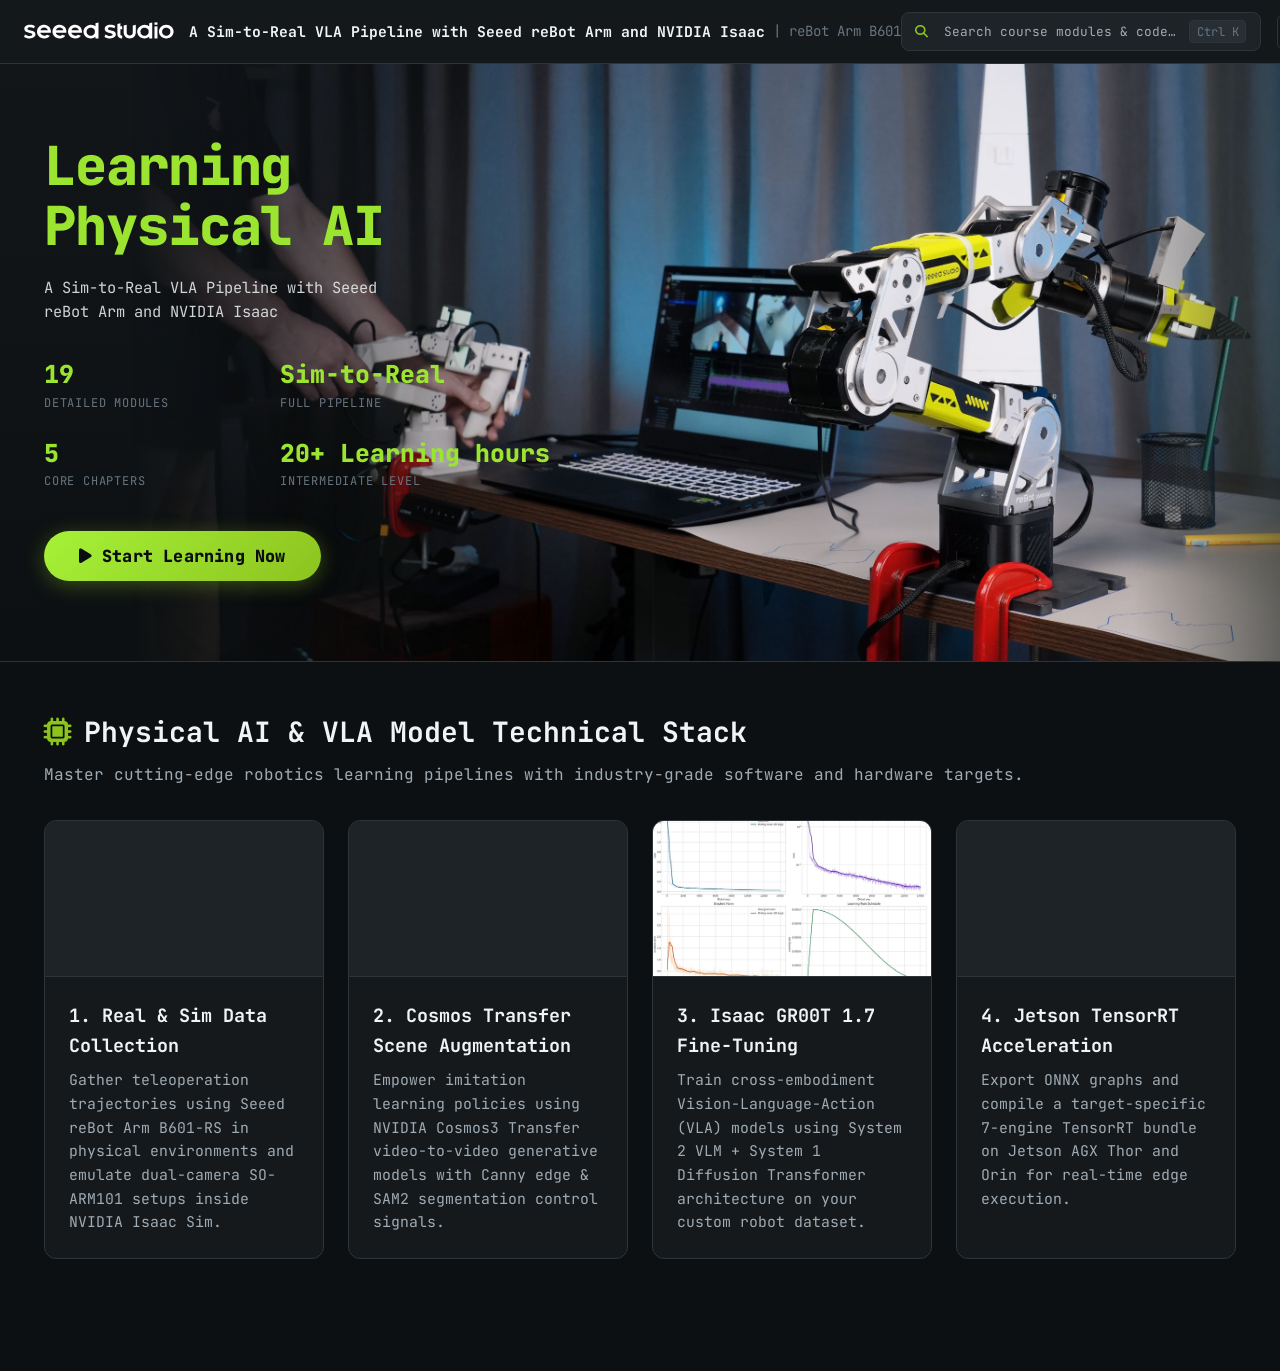
==== commit 8e381357: "Update Physical AI & VLA Model Technical Stack cards with videos S1, S2, S4, image S3, 16:9 ratio, h" ====
--- a/index.html
+++ b/index.html
@@ -4,21 +4,21 @@
   <meta charset="UTF-8">
   <meta name="viewport" content="width=device-width, initial-scale=1.0">
   <title>Seeed reBot Arm B601-RS: Physical AI & VLA Model Course | NVIDIA DLI Series</title>
-  <meta name="description" content="Master Physical AI, Sim-to-Real, Cosmos Transfer Data Augmentation, and Isaac GR00T N1.7 TensorRT deployment on Jetson AGX Thor and Orin with reBot Arm B601-RS.">
-  <meta name="keywords" content="Physical AI, NVIDIA Isaac, GR00T N1.7, VLA Model, Jetson Thor, Jetson Orin, Sim-to-Real, Seeed Studio, reBot Arm, LeRobot, TensorRT">
+  <meta name="description" content="Master Physical AI, Sim-to-Real, Cosmos Transfer Data Augmentation, and Isaac GR00T 1.7 TensorRT deployment on Jetson AGX Thor and Orin with reBot Arm B601-RS.">
+  <meta name="keywords" content="Physical AI, NVIDIA Isaac, GR00T 1.7, VLA Model, Jetson Thor, Jetson Orin, Sim-to-Real, Seeed Studio, reBot Arm, LeRobot, TensorRT">
   <meta name="author" content="Seeed Studio & NVIDIA DLI">
   <meta name="theme-color" content="#101014">
 
   <!-- Open Graph / Facebook Meta Tags -->
   <meta property="og:type" content="website">
   <meta property="og:title" content="Seeed reBot Arm B601-RS: Physical AI & VLA Model Course | NVIDIA DLI Series">
-  <meta property="og:description" content="An end-to-end hands-on curriculum covering LeRobot teleoperation, Isaac Sim digital twin, Cosmos Transfer video augmentation, Isaac GR00T N1.7 VLA model fine-tuning, and Jetson TensorRT 7-engine deployment.">
+  <meta property="og:description" content="An end-to-end hands-on curriculum covering LeRobot teleoperation, Isaac Sim digital twin, Cosmos Transfer video augmentation, Isaac GR00T 1.7 VLA model fine-tuning, and Jetson TensorRT 7-engine deployment.">
   <meta property="og:image" content="image/seeed_logo_c.svg">
 
   <!-- Twitter Meta Tags -->
   <meta name="twitter:card" content="summary_large_image">
   <meta name="twitter:title" content="Seeed reBot Arm B601-RS: Physical AI & VLA Model Course">
-  <meta name="twitter:description" content="Master Physical AI, Sim-to-Real, Cosmos Transfer Data Augmentation, and Isaac GR00T N1.7 TensorRT deployment on Jetson AGX Thor and Orin.">
+  <meta name="twitter:description" content="Master Physical AI, Sim-to-Real, Cosmos Transfer Data Augmentation, and Isaac GR00T 1.7 TensorRT deployment on Jetson AGX Thor and Orin.">
   <meta name="twitter:image" content="image/seeed_logo_c.svg">
 
   <!-- Google Fonts & Icons -->
@@ -53,8 +53,8 @@
       </button>
       <img src="image/seeed_logo_w.svg" alt="Seeed Studio Logo" class="brand-logo-img">
       <div class="brand-title">
-        <span>DLI Course</span>
-        <span class="brand-subtitle">| Seeed reBot Arm</span>
+        <span>A Sim-to-Real VLA Pipeline with Seeed reBot Arm and NVIDIA Isaac</span>
+        <span class="brand-subtitle">| reBot Arm B601</span>
       </div>
     </div>
 
@@ -138,27 +138,49 @@
 
         <div class="overview-grid">
           <div class="feature-card">
-            <div class="feature-icon"><i class="fas fa-hand-holding"></i></div>
-            <h3>1. Real & Sim Data Collection</h3>
-            <p>Gather teleoperation trajectories using Seeed reBot Arm B601-RS in physical environments and emulate dual-camera SO-ARM101 setups inside NVIDIA Isaac Sim.</p>
-          </div>
-
-          <div class="feature-card">
-            <div class="feature-icon"><i class="fas fa-film"></i></div>
-            <h3>2. Cosmos Transfer Scene Augmentation</h3>
-            <p>Empower imitation learning policies using NVIDIA Cosmos3 Transfer video-to-video generative models with Canny edge & SAM2 segmentation control signals.</p>
-          </div>
-
-          <div class="feature-card">
-            <div class="feature-icon"><i class="fas fa-brain"></i></div>
-            <h3>3. Isaac GR00T N1.7 Fine-Tuning</h3>
-            <p>Train cross-embodiment Vision-Language-Action (VLA) models using System 2 VLM + System 1 Diffusion Transformer architecture on your custom robot dataset.</p>
-          </div>
-
-          <div class="feature-card">
-            <div class="feature-icon"><i class="fas fa-bolt"></i></div>
-            <h3>4. Jetson TensorRT Acceleration</h3>
-            <p>Export ONNX graphs and compile a target-specific 7-engine TensorRT bundle on Jetson AGX Thor and Orin for real-time edge execution.</p>
+            <div class="feature-media-box">
+              <video autoplay loop muted playsinline preload="auto">
+                <source src="video/S1.mp4" type="video/mp4">
+              </video>
+            </div>
+            <div class="feature-card-body">
+              <h3>1. Real & Sim Data Collection</h3>
+              <p>Gather teleoperation trajectories using Seeed reBot Arm B601-RS in physical environments and emulate dual-camera SO-ARM101 setups inside NVIDIA Isaac Sim.</p>
+            </div>
+          </div>
+
+          <div class="feature-card">
+            <div class="feature-media-box">
+              <video autoplay loop muted playsinline preload="auto">
+                <source src="video/S2.mp4" type="video/mp4">
+              </video>
+            </div>
+            <div class="feature-card-body">
+              <h3>2. Cosmos Transfer Scene Augmentation</h3>
+              <p>Empower imitation learning policies using NVIDIA Cosmos3 Transfer video-to-video generative models with Canny edge & SAM2 segmentation control signals.</p>
+            </div>
+          </div>
+
+          <div class="feature-card">
+            <div class="feature-media-box">
+              <img src="image/S3.png" alt="Isaac GR00T 1.7 Fine-Tuning">
+            </div>
+            <div class="feature-card-body">
+              <h3>3. Isaac GR00T 1.7 Fine-Tuning</h3>
+              <p>Train cross-embodiment Vision-Language-Action (VLA) models using System 2 VLM + System 1 Diffusion Transformer architecture on your custom robot dataset.</p>
+            </div>
+          </div>
+
+          <div class="feature-card">
+            <div class="feature-media-box">
+              <video autoplay loop muted playsinline preload="auto">
+                <source src="video/S4.mp4" type="video/mp4">
+              </video>
+            </div>
+            <div class="feature-card-body">
+              <h3>4. Jetson TensorRT Acceleration</h3>
+              <p>Export ONNX graphs and compile a target-specific 7-engine TensorRT bundle on Jetson AGX Thor and Orin for real-time edge execution.</p>
+            </div>
           </div>
         </div>
       </section>
--- a/css/styles.css
+++ b/css/styles.css
@@ -315,18 +315,20 @@
 
 .brand-title {
   font-weight: 700;
-  font-size: 1.1rem;
+  font-size: 0.92rem;
   color: var(--text-primary);
   display: flex;
   align-items: center;
   gap: 0.5rem;
+  white-space: nowrap;
 }
 
 .brand-subtitle {
   font-weight: 400;
   color: var(--text-muted);
-  font-size: 0.85rem;
+  font-size: 0.88rem;
   transition: color 0.25s ease, transform 0.25s ease;
+  white-space: nowrap;
 }
 
 .brand-container:hover .brand-subtitle {
@@ -645,8 +647,11 @@
   background-color: var(--nv-surface-1);
   border: 1px solid var(--nv-border);
   border-radius: 12px;
-  padding: 1.75rem;
+  padding: 0;
+  overflow: hidden;
   transition: all 0.25s ease;
+  display: flex;
+  flex-direction: column;
 }
 
 .feature-card:hover {
@@ -655,17 +660,38 @@
   box-shadow: 0 8px 24px rgba(0, 0, 0, 0.4);
 }
 
-.feature-icon {
-  width: 48px;
-  height: 48px;
-  border-radius: 10px;
-  background-color: rgba(118, 185, 0, 0.1);
-  color: var(--nv-green);
-  display: flex;
-  align-items: center;
-  justify-content: center;
-  font-size: 1.4rem;
-  margin-bottom: 1.25rem;
+.feature-media-box {
+  width: 100%;
+  aspect-ratio: 16 / 9;
+  height: auto;
+  border-radius: 0;
+  overflow: hidden;
+  margin-bottom: 0;
+  border: none;
+  border-bottom: 1px solid var(--nv-border);
+  background-color: var(--nv-surface-2);
+  position: relative;
+}
+
+.feature-media-box video,
+.feature-media-box img {
+  width: 100%;
+  height: 100%;
+  object-fit: cover;
+  display: block;
+  transition: transform 0.4s ease;
+}
+
+.feature-card:hover .feature-media-box video,
+.feature-card:hover .feature-media-box img {
+  transform: scale(1.04);
+}
+
+.feature-card-body {
+  padding: 1.5rem;
+  display: flex;
+  flex-direction: column;
+  flex-grow: 1;
 }
 
 .feature-card h3 {
@@ -676,6 +702,71 @@
 .feature-card p {
   color: var(--text-secondary);
   font-size: 0.925rem;
+}
+
+/* Workflow Pipeline Grid */
+.workflow-grid {
+  display: grid;
+  grid-template-columns: repeat(3, 1fr);
+  gap: 1.25rem;
+  margin-top: 1rem;
+}
+
+.workflow-card {
+  background-color: var(--nv-surface-1);
+  border: 1px solid var(--nv-border);
+  border-radius: 10px;
+  overflow: hidden;
+  transition: transform 0.25s ease, border-color 0.25s ease, box-shadow 0.25s ease;
+  cursor: default;
+}
+
+.workflow-card:hover {
+  transform: translateY(-4px);
+  border-color: var(--nv-green);
+  box-shadow: 0 8px 24px rgba(0, 0, 0, 0.3);
+}
+
+.workflow-img-box {
+  width: 100%;
+  aspect-ratio: 16 / 10;
+  overflow: hidden;
+  background-color: var(--nv-dark-bg);
+}
+
+.workflow-img-box img {
+  width: 100%;
+  height: 100%;
+  object-fit: cover;
+  display: block;
+  transition: transform 0.35s ease;
+}
+
+.workflow-card:hover .workflow-img-box img {
+  transform: scale(1.05);
+}
+
+.workflow-label {
+  display: block;
+  text-align: center;
+  padding: 0.75rem 0.5rem;
+  font-size: 0.85rem;
+  font-weight: 600;
+  color: var(--text-primary);
+  letter-spacing: 0.02em;
+  white-space: nowrap;
+}
+
+@media (max-width: 1100px) {
+  .workflow-grid {
+    grid-template-columns: repeat(3, 1fr);
+  }
+}
+
+@media (max-width: 640px) {
+  .workflow-grid {
+    grid-template-columns: repeat(2, 1fr);
+  }
 }
 
 /* Chapters Modules Cards */
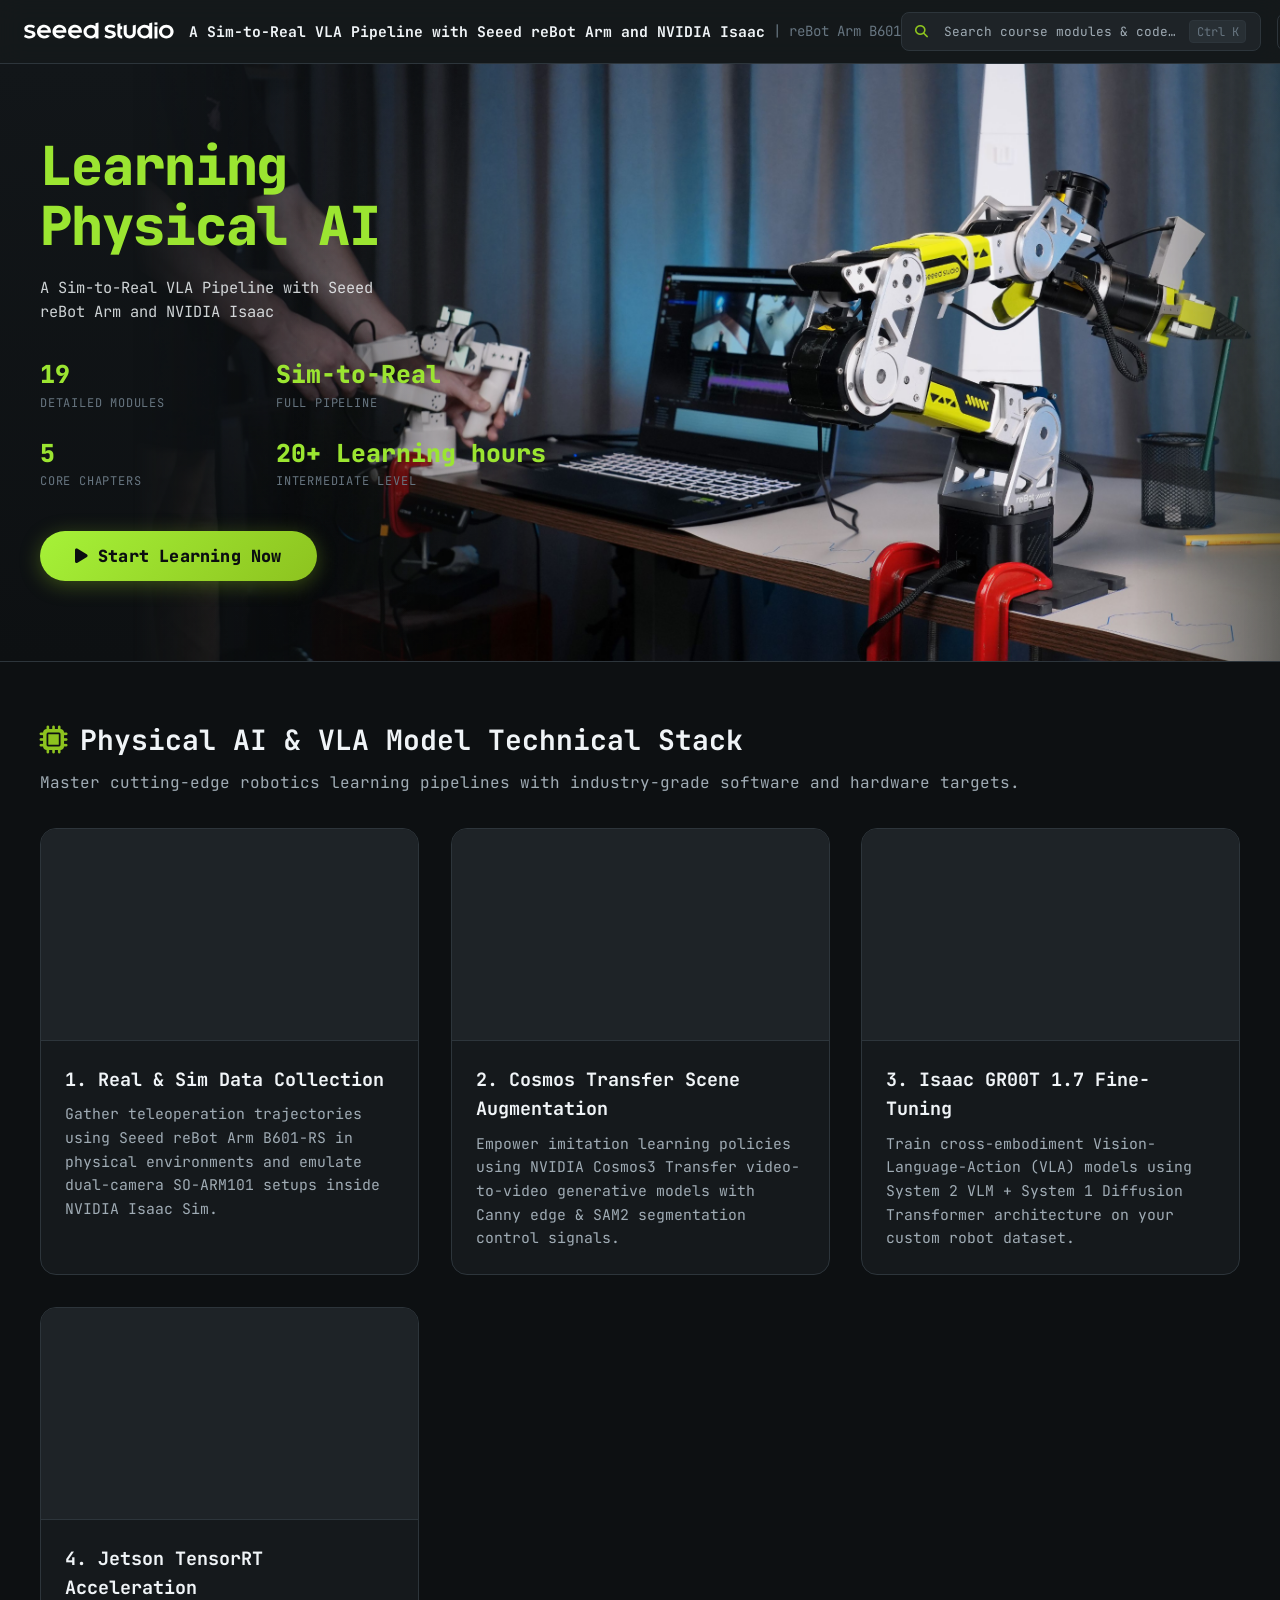
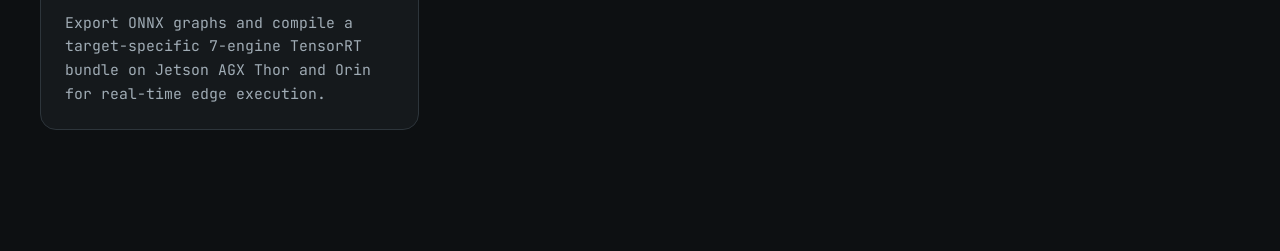
==== commit 7936602f: "feat: replace videos, fix Chinese font & i18n, widen landing page and add 3D tilt card effects" ====
--- a/index.html
+++ b/index.html
@@ -26,7 +26,7 @@
   <link rel="preconnect" href="https://fonts.gstatic.com" crossorigin>
   <link rel="preconnect" href="https://cdnjs.cloudflare.com">
   <link rel="preconnect" href="https://cdn.jsdelivr.net">
-  <link href="https://fonts.googleapis.com/css2?family=JetBrains+Mono:wght@400;500;600;700;800&family=Inter:wght@300;400;500;600;700;800&display=swap" rel="stylesheet">
+  <link href="https://fonts.googleapis.com/css2?family=Noto+Sans+SC:wght@300;400;500;600;700;800&family=JetBrains+Mono:wght@400;500;600;700;800&family=Inter:wght@300;400;500;600;700;800&display=swap" rel="stylesheet">
   <link rel="stylesheet" href="https://cdnjs.cloudflare.com/ajax/libs/font-awesome/6.4.0/css/all.min.css">
 
   <!-- Local Design System Stylesheet -->
@@ -64,6 +64,7 @@
         <span class="search-icon-compact"><i class="fas fa-search"></i></span>
         <span class="kbd-shortcut">Ctrl K</span>
       </button>
+      <button class="icon-btn" id="lang-toggle-btn" title="Switch to Chinese / 切换到中文">CN</button>
       <button class="icon-btn" id="theme-toggle-btn" title="Toggle Light/Dark Theme">
         <i class="fas fa-sun"></i>
       </button>
@@ -163,7 +164,9 @@
 
           <div class="feature-card">
             <div class="feature-media-box">
-              <img src="image/S3.png" alt="Isaac GR00T 1.7 Fine-Tuning">
+              <video autoplay loop muted playsinline preload="auto">
+                <source src="video/飞书20260818-140948.mp4" type="video/mp4">
+              </video>
             </div>
             <div class="feature-card-body">
               <h3>3. Isaac GR00T 1.7 Fine-Tuning</h3>
@@ -280,6 +283,7 @@
   <script src="js/analytics.js"></script>
   <!-- Course Data & Main Application Scripts -->
   <script src="js/course-data.js"></script>
+  <script src="js/course-data-zh.js"></script>
   <script src="js/app.js"></script>
 </body>
 </html>
--- a/css/styles.css
+++ b/css/styles.css
@@ -30,7 +30,7 @@
   --toc-width: 260px;
   --header-height: 64px;
   
-  --font-main: 'JetBrains Mono', -apple-system, BlinkMacSystemFont, 'Segoe UI', Roboto, sans-serif;
+  --font-main: 'JetBrains Mono', 'Noto Sans SC', -apple-system, BlinkMacSystemFont, 'Segoe UI', Roboto, sans-serif;
   --font-code: 'JetBrains Mono', Consolas, Monaco, monospace;
 }
 
@@ -235,8 +235,12 @@
   padding: 0;
 }
 
-button, input, select, textarea, kbd {
-  font-family: var(--font-main) !important;
+button, input, select, textarea {
+  font-family: var(--font-main);
+}
+
+kbd {
+  font-family: var(--font-code);
 }
 
 body {
@@ -399,6 +403,9 @@
   justify-content: center;
   cursor: pointer;
   transition: all 0.2s ease;
+  font-weight: 700;
+  font-size: 0.85rem;
+  line-height: 1;
 }
 
 .icon-btn:hover {
@@ -439,11 +446,11 @@
 }
 
 .hero-container {
-  max-width: 1240px;
+  max-width: 1440px;
   width: 100%;
   min-height: 540px;
   margin: 0 auto;
-  padding: 0 1.5rem;
+  padding: 0 2.5rem;
   position: relative;
   z-index: 2;
   display: flex;
@@ -466,7 +473,7 @@
 
 .hero-left-col {
   padding: 4.5rem 0 5rem 0;
-  max-width: 680px;
+  max-width: 820px;
   text-align: left;
   display: flex;
   flex-direction: column;
@@ -483,7 +490,7 @@
   margin-bottom: 1.25rem;
   letter-spacing: -0.02em;
   color: #9BE531;
-  font-family: 'JetBrains Mono', Consolas, monospace;
+  font-family: 'JetBrains Mono', 'Noto Sans SC', Consolas, monospace;
 }
 
 .hero-desc {
@@ -491,7 +498,7 @@
   color: rgba(240, 244, 247, 0.85);
   line-height: 1.55;
   margin-bottom: 2.25rem;
-  font-family: 'JetBrains Mono', Consolas, monospace;
+  font-family: 'JetBrains Mono', 'Noto Sans SC', Consolas, monospace;
   text-align: left;
   max-width: 100%;
 }
@@ -514,7 +521,7 @@
   font-size: 1.55rem;
   font-weight: 800;
   color: #9BE531;
-  font-family: 'JetBrains Mono', Consolas, monospace;
+  font-family: 'JetBrains Mono', 'Noto Sans SC', Consolas, monospace;
   line-height: 1.2;
 }
 
@@ -524,7 +531,7 @@
   text-transform: uppercase;
   letter-spacing: 0.8px;
   margin-top: 0.25rem;
-  font-family: 'JetBrains Mono', Consolas, monospace;
+  font-family: 'JetBrains Mono', 'Noto Sans SC', Consolas, monospace;
 }
 
 .cta-group {
@@ -611,9 +618,9 @@
 
 /* Sections Layout */
 .landing-body {
-  max-width: 1240px;
+  max-width: 1440px;
   margin: 0 auto;
-  padding: 3rem 1.5rem;
+  padding: 3.5rem 2.5rem;
 }
 
 .section-title {
@@ -638,26 +645,73 @@
 /* Overview Feature Grid */
 .overview-grid {
   display: grid;
-  grid-template-columns: repeat(auto-fit, minmax(280px, 1fr));
-  gap: 1.5rem;
+  grid-template-columns: repeat(auto-fit, minmax(300px, 1fr));
+  gap: 2rem;
   margin-bottom: 4rem;
 }
 
 .feature-card {
   background-color: var(--nv-surface-1);
   border: 1px solid var(--nv-border);
-  border-radius: 12px;
+  border-radius: 16px;
   padding: 0;
   overflow: hidden;
-  transition: all 0.25s ease;
   display: flex;
   flex-direction: column;
-}
-
-.feature-card:hover {
-  border-color: var(--nv-green);
-  transform: translateY(-3px);
-  box-shadow: 0 8px 24px rgba(0, 0, 0, 0.4);
+  position: relative;
+  z-index: 2;
+  transform-style: preserve-3d;
+  transition: transform 0.15s cubic-bezier(0.25, 0.46, 0.45, 0.94), box-shadow 0.15s ease, border-color 0.3s ease;
+  will-change: transform, box-shadow;
+  --mouse-x: 50%;
+  --mouse-y: 50%;
+}
+
+.feature-card::before {
+  content: '';
+  position: absolute;
+  inset: -1px;
+  border-radius: inherit;
+  padding: 1.2px;
+  background: radial-gradient(
+    240px circle at var(--mouse-x) var(--mouse-y),
+    rgba(141, 195, 31, 0.65) 0%,
+    rgba(141, 195, 31, 0.25) 45%,
+    rgba(255, 255, 255, 0.06) 75%,
+    transparent 100%
+  );
+  -webkit-mask: linear-gradient(#fff 0 0) content-box, linear-gradient(#fff 0 0);
+  -webkit-mask-composite: xor;
+  mask: linear-gradient(#fff 0 0) content-box, linear-gradient(#fff 0 0);
+  mask-composite: exclude;
+  pointer-events: none;
+  opacity: 0;
+  transition: opacity 0.3s ease;
+  z-index: 12;
+}
+
+.feature-card:hover::before {
+  opacity: 1;
+}
+
+.card-spotlight-glow {
+  position: absolute;
+  inset: 0;
+  border-radius: inherit;
+  pointer-events: none;
+  z-index: 10;
+  opacity: 0;
+  transition: opacity 0.35s ease;
+  background: radial-gradient(
+    320px circle at var(--mouse-x) var(--mouse-y),
+    rgba(141, 195, 31, 0.16) 0%,
+    rgba(141, 195, 31, 0.05) 40%,
+    transparent 70%
+  );
+}
+
+.feature-card:hover .card-spotlight-glow {
+  opacity: 1;
 }
 
 .feature-media-box {
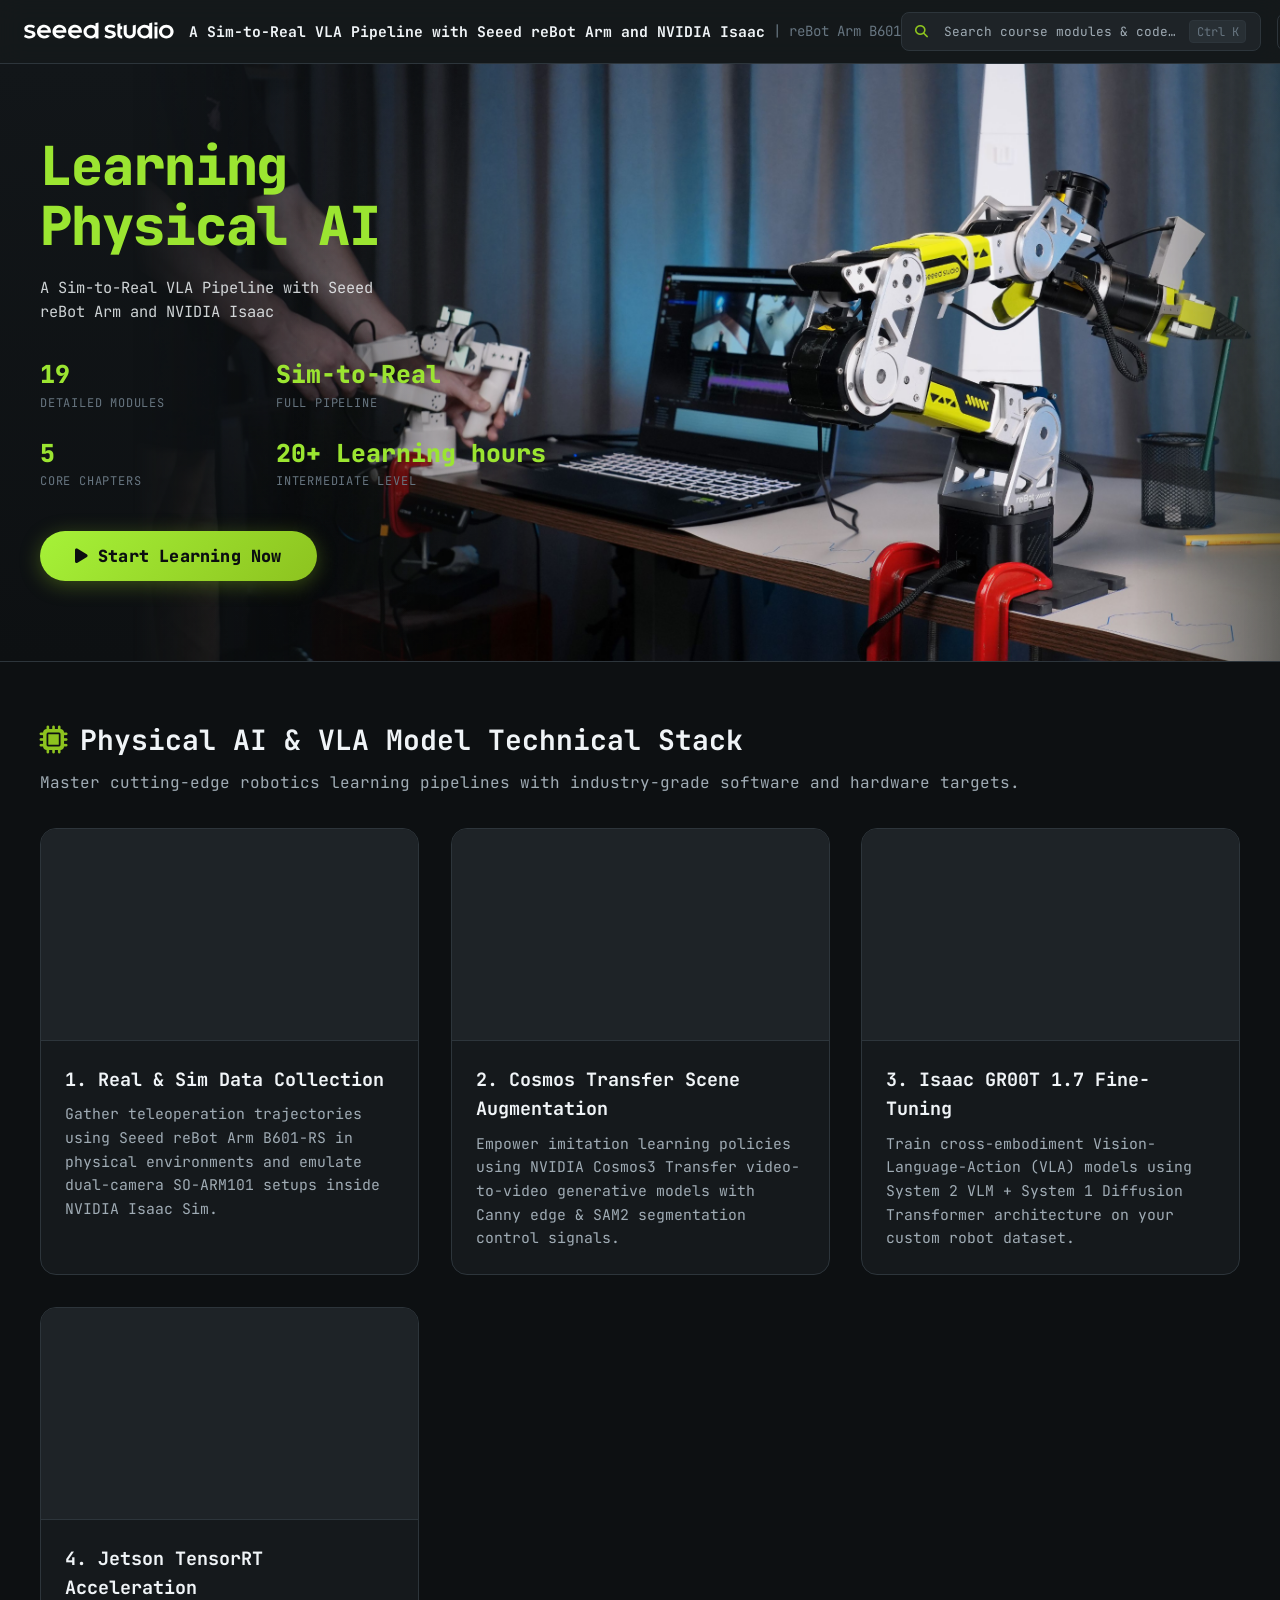
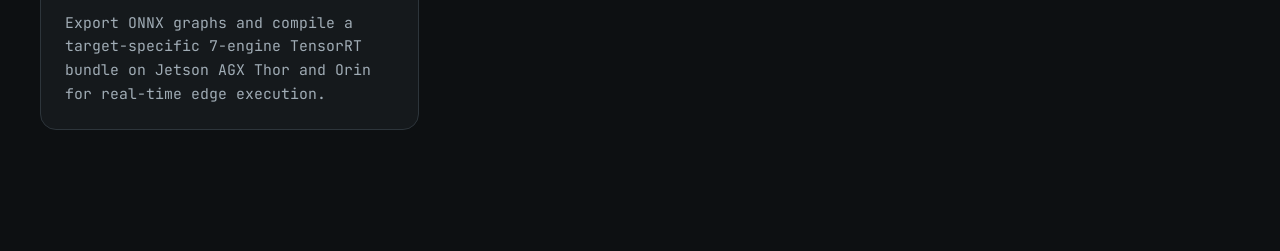
==== commit 58904c13: "perf: add resource preloads, JSON-LD Schema.org, script deferring, requestAnimationFrame tilt thrott" ====
--- a/index.html
+++ b/index.html
@@ -21,11 +21,18 @@
   <meta name="twitter:description" content="Master Physical AI, Sim-to-Real, Cosmos Transfer Data Augmentation, and Isaac GR00T 1.7 TensorRT deployment on Jetson AGX Thor and Orin.">
   <meta name="twitter:image" content="image/seeed_logo_c.svg">
 
-  <!-- Google Fonts & Icons -->
+  <!-- Preload Critical Performance Assets -->
+  <link rel="preload" href="css/styles.css" as="style">
+  <link rel="preload" href="image/DLI@2x.png" as="image">
+  <link rel="preload" href="image/seeed_logo_w.svg" as="image">
+
+  <!-- Resource Hints for CDNs -->
   <link rel="preconnect" href="https://fonts.googleapis.com">
   <link rel="preconnect" href="https://fonts.gstatic.com" crossorigin>
   <link rel="preconnect" href="https://cdnjs.cloudflare.com">
   <link rel="preconnect" href="https://cdn.jsdelivr.net">
+
+  <!-- Google Fonts & Font Awesome Icons -->
   <link href="https://fonts.googleapis.com/css2?family=Noto+Sans+SC:wght@300;400;500;600;700;800&family=JetBrains+Mono:wght@400;500;600;700;800&family=Inter:wght@300;400;500;600;700;800&display=swap" rel="stylesheet">
   <link rel="stylesheet" href="https://cdnjs.cloudflare.com/ajax/libs/font-awesome/6.4.0/css/all.min.css">
 
@@ -33,13 +40,27 @@
   <link rel="stylesheet" href="css/styles.css">
 
   <!-- Marked.js Markdown Parser & Prism Syntax Highlighter -->
-  <script src="https://cdn.jsdelivr.net/npm/marked/marked.min.js"></script>
+  <script src="https://cdn.jsdelivr.net/npm/marked/marked.min.js" defer></script>
   <link rel="stylesheet" href="https://cdnjs.cloudflare.com/ajax/libs/prism/1.29.0/themes/prism-tomorrow.min.css">
-  <script src="https://cdnjs.cloudflare.com/ajax/libs/prism/1.29.0/prism.min.js"></script>
-  <script src="https://cdnjs.cloudflare.com/ajax/libs/prism/1.29.0/components/prism-bash.min.js"></script>
-  <script src="https://cdnjs.cloudflare.com/ajax/libs/prism/1.29.0/components/prism-python.min.js"></script>
-  <script src="https://cdnjs.cloudflare.com/ajax/libs/prism/1.29.0/components/prism-json.min.js"></script>
-  <script src="https://cdnjs.cloudflare.com/ajax/libs/prism/1.29.0/plugins/autoloader/prism-autoloader.min.js"></script>
+  <script src="https://cdnjs.cloudflare.com/ajax/libs/prism/1.29.0/prism.min.js" defer></script>
+  <script src="https://cdnjs.cloudflare.com/ajax/libs/prism/1.29.0/components/prism-bash.min.js" defer></script>
+  <script src="https://cdnjs.cloudflare.com/ajax/libs/prism/1.29.0/components/prism-python.min.js" defer></script>
+  <script src="https://cdnjs.cloudflare.com/ajax/libs/prism/1.29.0/components/prism-json.min.js" defer></script>
+
+  <!-- Schema.org Structured Data for SEO -->
+  <script type="application/ld+json">
+  {
+    "@context": "https://schema.org",
+    "@type": "Course",
+    "name": "Seeed reBot Arm B601-RS: Physical AI & VLA Model Course",
+    "description": "Master Physical AI, Sim-to-Real, Cosmos Transfer Data Augmentation, and Isaac GR00T 1.7 TensorRT deployment on Jetson AGX Thor and Orin with reBot Arm B601-RS.",
+    "provider": {
+      "@type": "Organization",
+      "name": "Seeed Studio & NVIDIA DLI",
+      "url": "https://www.seeedstudio.com"
+    }
+  }
+  </script>
 </head>
 <body>
 
--- a/css/styles.css
+++ b/css/styles.css
@@ -1,7 +1,38 @@
-/* ==========================================================================
-   NVIDIA DLI Course Design System & Landing Page Stylesheet
-   Target: DLI Course: Seeed reBot Arm Physical AI & VLA Model
-   ========================================================================== */
+html {
+  scroll-behavior: smooth;
+  -webkit-text-size-adjust: 100%;
+}
+
+/* Custom Sleek Dark Scrollbar */
+::-webkit-scrollbar {
+  width: 8px;
+  height: 8px;
+}
+
+::-webkit-scrollbar-track {
+  background: var(--nv-dark-bg);
+}
+
+::-webkit-scrollbar-thumb {
+  background: var(--nv-border-light);
+  border-radius: 4px;
+}
+
+::-webkit-scrollbar-thumb:hover {
+  background: var(--nv-green);
+}
+
+/* Rendering Performance Optimization */
+.search-result-card,
+.lesson-item-card {
+  content-visibility: auto;
+  contain-intrinsic-size: 1px 120px;
+}
+
+.ascii-bg {
+  transform: translateZ(0);
+  will-change: opacity;
+}
 
 :root {
   /* Color Tokens */
--- a/css/styles.css
+++ b/css/styles.css
@@ -1,7 +1,38 @@
-/* ==========================================================================
-   NVIDIA DLI Course Design System & Landing Page Stylesheet
-   Target: DLI Course: Seeed reBot Arm Physical AI & VLA Model
-   ========================================================================== */
+html {
+  scroll-behavior: smooth;
+  -webkit-text-size-adjust: 100%;
+}
+
+/* Custom Sleek Dark Scrollbar */
+::-webkit-scrollbar {
+  width: 8px;
+  height: 8px;
+}
+
+::-webkit-scrollbar-track {
+  background: var(--nv-dark-bg);
+}
+
+::-webkit-scrollbar-thumb {
+  background: var(--nv-border-light);
+  border-radius: 4px;
+}
+
+::-webkit-scrollbar-thumb:hover {
+  background: var(--nv-green);
+}
+
+/* Rendering Performance Optimization */
+.search-result-card,
+.lesson-item-card {
+  content-visibility: auto;
+  contain-intrinsic-size: 1px 120px;
+}
+
+.ascii-bg {
+  transform: translateZ(0);
+  will-change: opacity;
+}
 
 :root {
   /* Color Tokens */
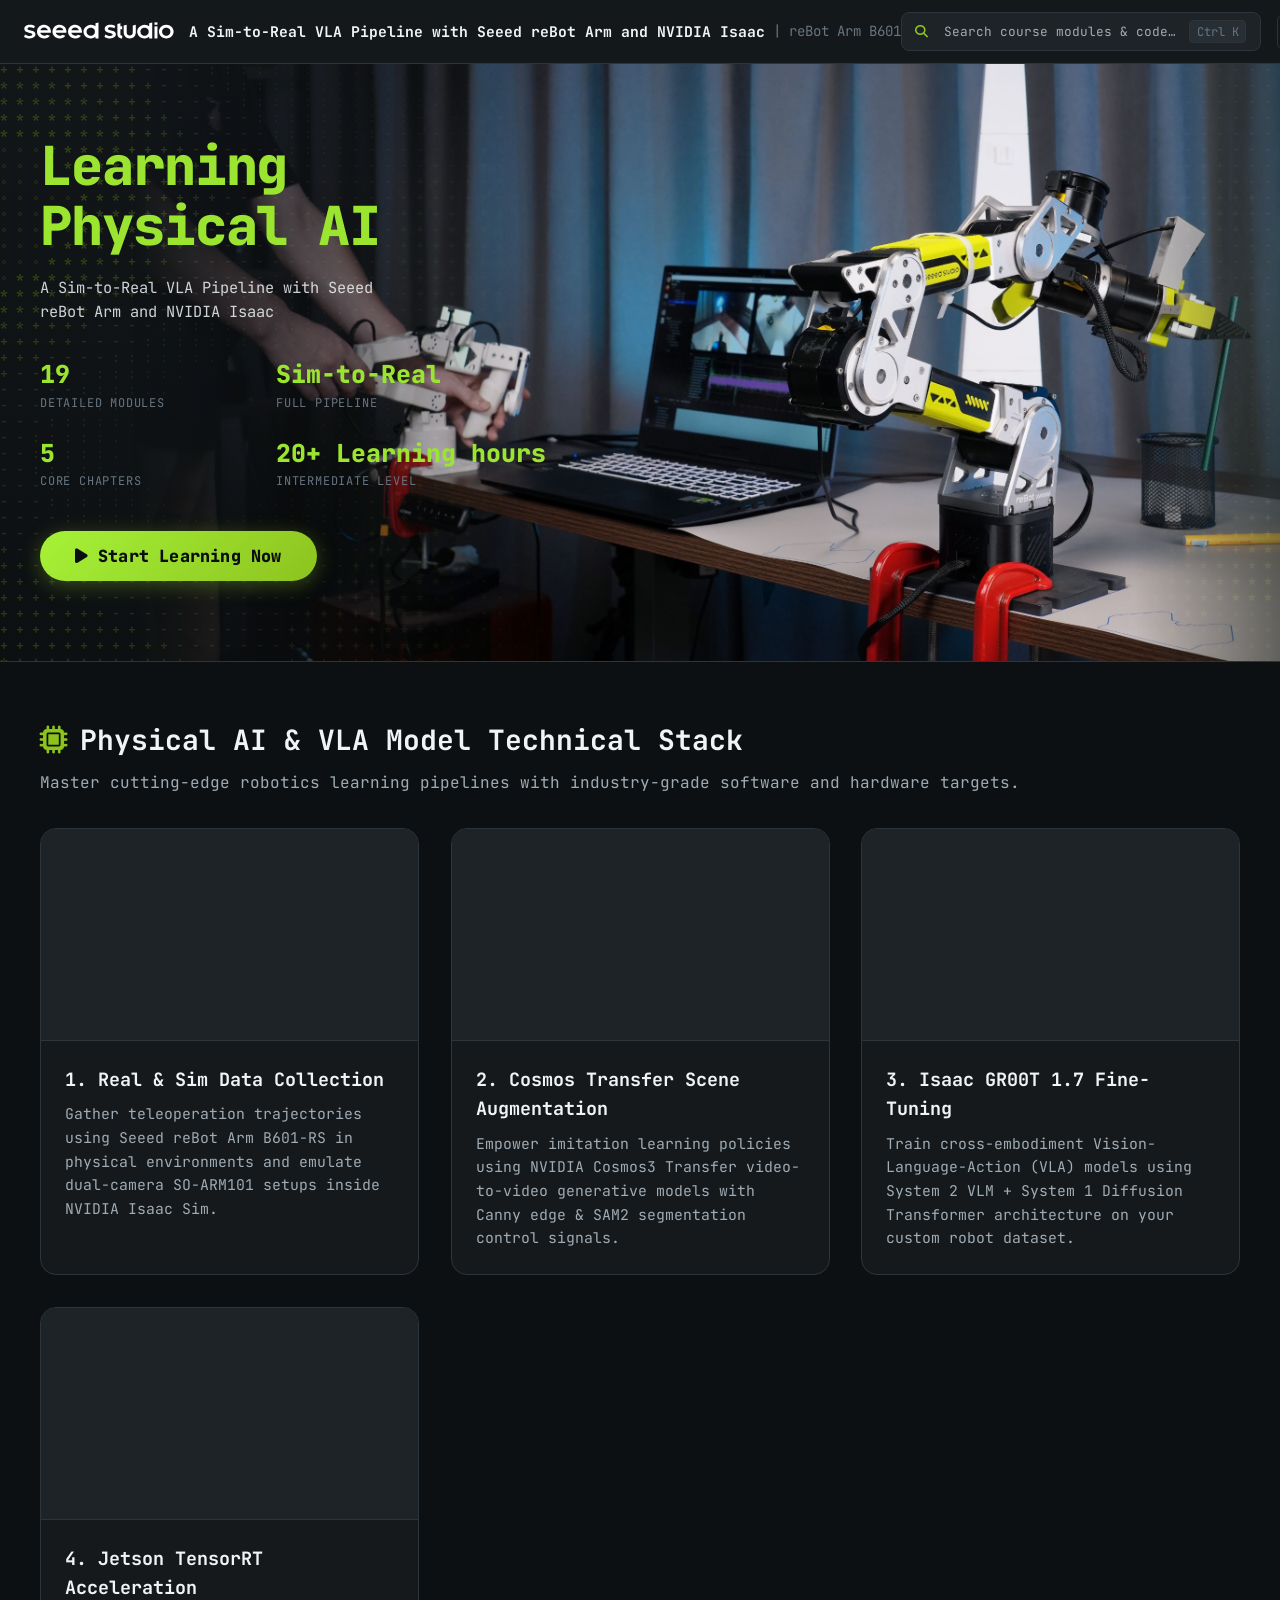
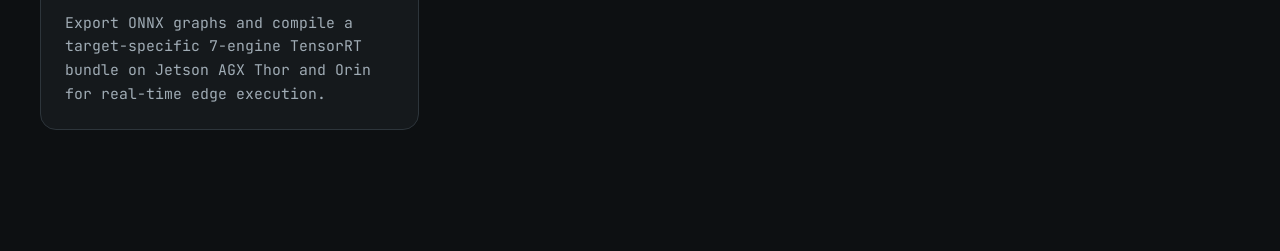
==== commit 6784b94b: "fix: remove defer from marked.js to restore synchronous execution and button click events" ====
--- a/index.html
+++ b/index.html
@@ -40,12 +40,12 @@
   <link rel="stylesheet" href="css/styles.css">
 
   <!-- Marked.js Markdown Parser & Prism Syntax Highlighter -->
-  <script src="https://cdn.jsdelivr.net/npm/marked/marked.min.js" defer></script>
+  <script src="https://cdn.jsdelivr.net/npm/marked/marked.min.js"></script>
   <link rel="stylesheet" href="https://cdnjs.cloudflare.com/ajax/libs/prism/1.29.0/themes/prism-tomorrow.min.css">
-  <script src="https://cdnjs.cloudflare.com/ajax/libs/prism/1.29.0/prism.min.js" defer></script>
-  <script src="https://cdnjs.cloudflare.com/ajax/libs/prism/1.29.0/components/prism-bash.min.js" defer></script>
-  <script src="https://cdnjs.cloudflare.com/ajax/libs/prism/1.29.0/components/prism-python.min.js" defer></script>
-  <script src="https://cdnjs.cloudflare.com/ajax/libs/prism/1.29.0/components/prism-json.min.js" defer></script>
+  <script src="https://cdnjs.cloudflare.com/ajax/libs/prism/1.29.0/prism.min.js"></script>
+  <script src="https://cdnjs.cloudflare.com/ajax/libs/prism/1.29.0/components/prism-bash.min.js"></script>
+  <script src="https://cdnjs.cloudflare.com/ajax/libs/prism/1.29.0/components/prism-python.min.js"></script>
+  <script src="https://cdnjs.cloudflare.com/ajax/libs/prism/1.29.0/components/prism-json.min.js"></script>
 
   <!-- Schema.org Structured Data for SEO -->
   <script type="application/ld+json">
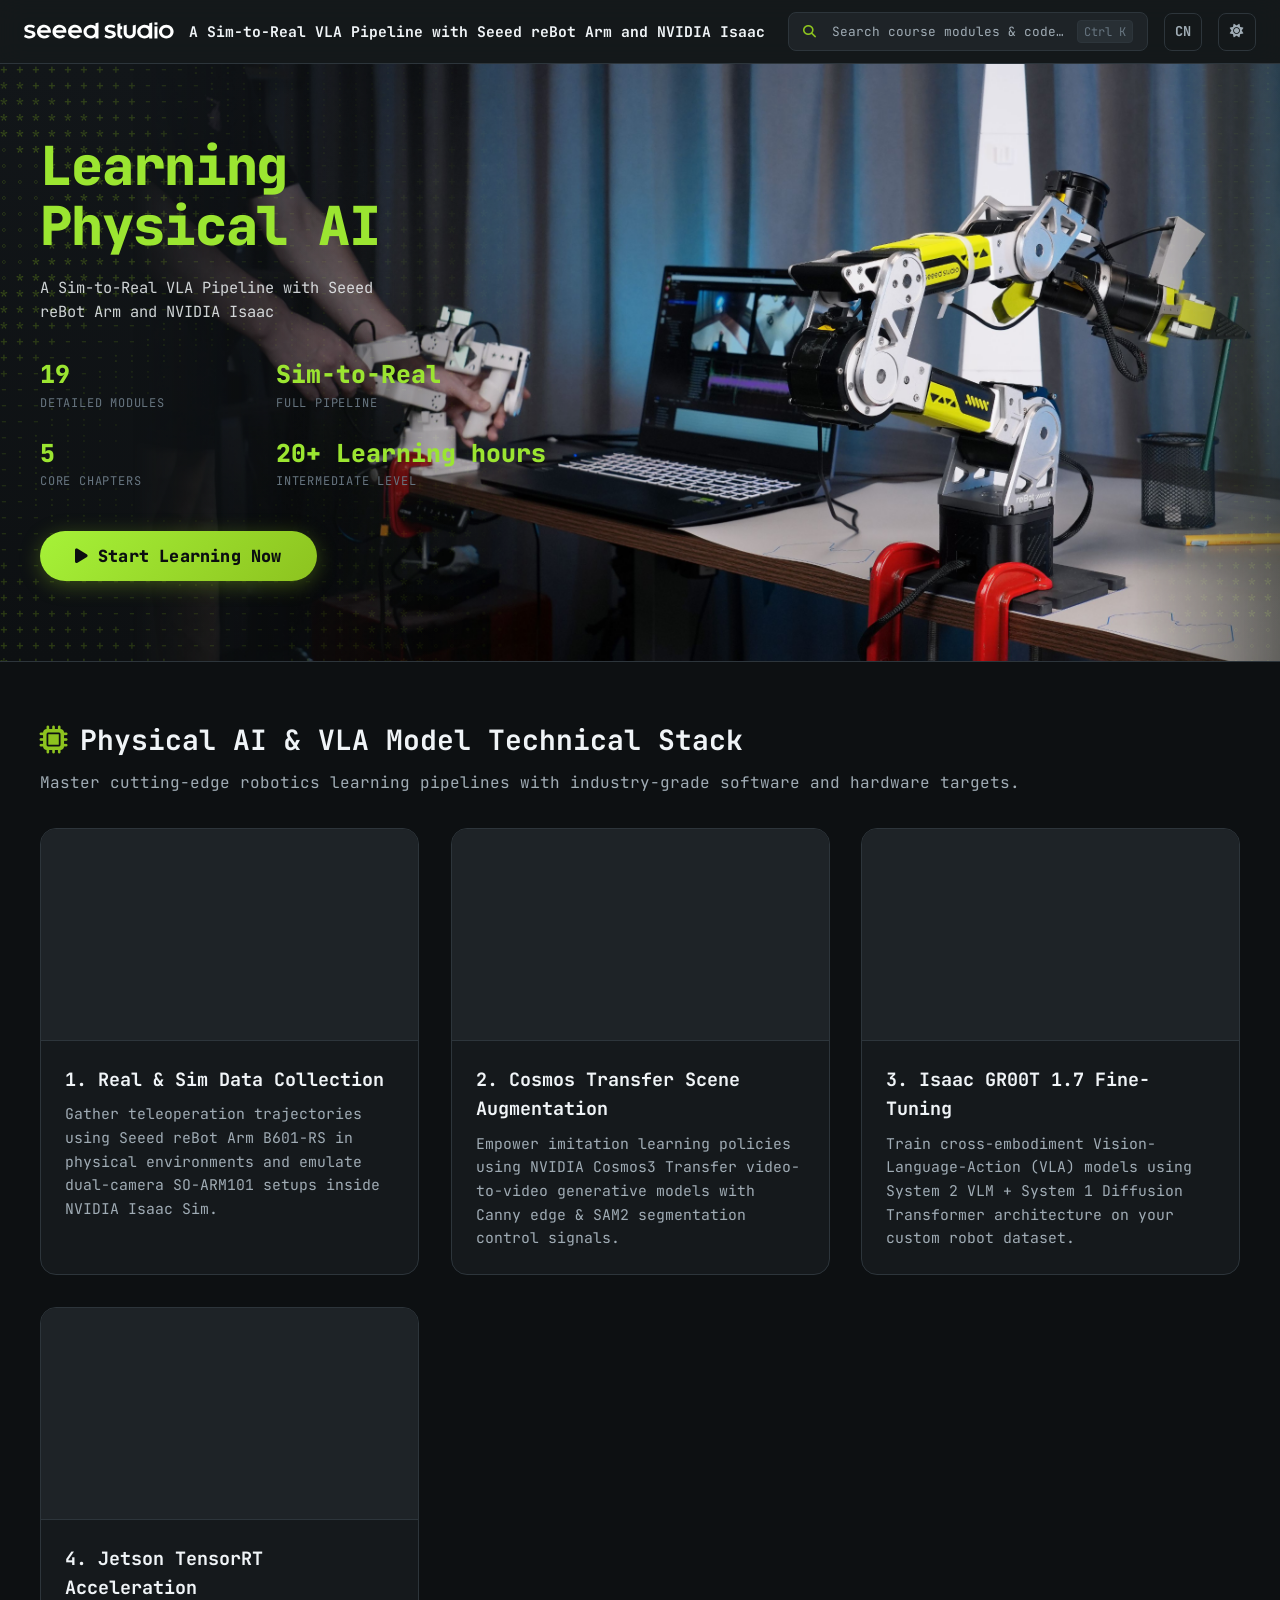
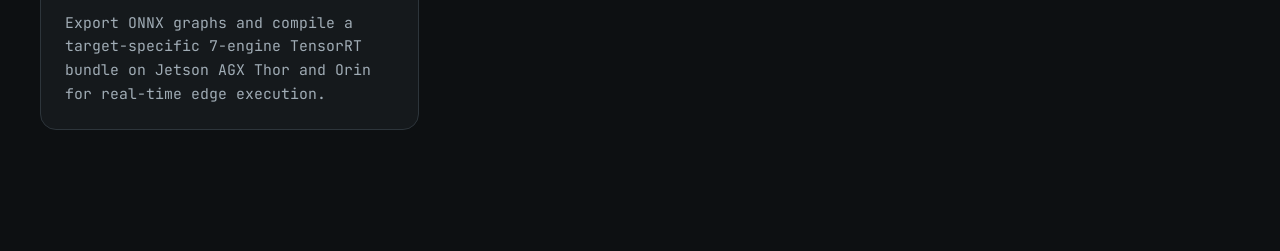
==== commit c5153ed2: "feat: add responsive mobile hero background image support using MOBILEBANENR@2x.png" ====
--- a/index.html
+++ b/index.html
@@ -107,8 +107,11 @@
       <!-- Layer 0: Dynamic ASCII Canvas Background -->
       <canvas class="ascii-bg" id="hero-ascii-canvas" aria-hidden="true"></canvas>
       
-      <!-- Layer 1: Full-Bleed Right-Aligned Overlay Image (DLI@2x.png) -->
-      <img src="image/DLI@2x.png" alt="Physical AI Hero Background" class="hero-bg-overlay">
+      <!-- Layer 1: Full-Bleed Right-Aligned Overlay Image -->
+      <picture class="hero-bg-overlay-wrap">
+        <source media="(max-width: 768px)" srcset="image/MOBILEBANENR@2x.png">
+        <img src="image/DLI@2x.png" alt="Physical AI Hero Background" class="hero-bg-overlay">
+      </picture>
 
       <!-- Layer 2: Hero Content Container (Text, Stats & CTA Button) -->
       <div class="hero-container">
--- a/css/styles.css
+++ b/css/styles.css
@@ -371,6 +371,18 @@
   transform: translateX(3px);
 }
 
+@media (max-width: 1280px) {
+  .brand-subtitle {
+    display: none;
+  }
+}
+
+@media (max-width: 1080px) {
+  .brand-title {
+    display: none;
+  }
+}
+
 .header-center {
   flex: 1;
   max-width: 420px;
@@ -488,6 +500,19 @@
   align-items: center;
 }
 
+.hero-bg-overlay-wrap {
+  position: absolute;
+  top: 0;
+  right: 0;
+  bottom: 0;
+  left: 0;
+  width: 100%;
+  height: 100%;
+  pointer-events: none;
+  z-index: 1;
+}
+
+.hero-bg-overlay-wrap img,
 .hero-bg-overlay {
   position: absolute;
   top: 0;
@@ -1906,6 +1931,10 @@
   display: none;
 }
 
+body.in-landing-view #toc-toggle-btn {
+  display: none !important;
+}
+
 .search-icon-compact {
   display: none;
 }
@@ -1940,7 +1969,7 @@
 
 /* Laptop Screen Responsive Breakpoint (Collapse ON THIS PAGE TOC) */
 @media (max-width: 1400px) {
-  #toc-toggle-btn {
+  body.in-reader-view #toc-toggle-btn {
     display: flex !important;
   }
 
@@ -1978,6 +2007,11 @@
     display: flex;
   }
 
+  /* Completely hide mobile menu button on landing page */
+  body.in-landing-view .mobile-menu-btn {
+    display: none !important;
+  }
+
   /* Compact Search Bar */
   .search-trigger-btn {
     width: 38px;
@@ -2024,18 +2058,72 @@
 }
 
 @media (max-width: 768px) {
+  .hero-section {
+    min-height: auto;
+  }
+
+  .hero-container {
+    min-height: auto;
+    padding: 0 1.5rem;
+  }
+
+  .hero-left-col {
+    padding: 3rem 0 3.5rem 0;
+    align-items: center;
+    text-align: center;
+    max-width: 100%;
+  }
+
   .hero-title {
-    font-size: 2rem;
+    font-size: clamp(2rem, 7vw, 2.5rem);
+    text-align: center;
+    margin-bottom: 1rem;
+  }
+
+  .hero-desc {
+    text-align: center;
+    font-size: 0.95rem;
+    line-height: 1.5;
+    margin-bottom: 1.75rem;
+  }
+
+  .hero-stats-grid {
+    grid-template-columns: repeat(2, 1fr);
+    gap: 1.25rem 1.5rem;
+    width: 100%;
+    margin-bottom: 2rem;
+  }
+
+  .stat-item {
+    align-items: center;
+    text-align: center;
+  }
+
+  .stat-val {
+    font-size: 1.35rem;
+  }
+
+  .stat-lbl {
+    font-size: 0.7rem;
+  }
+
+  .cta-group {
+    justify-content: center;
+    width: 100%;
+  }
+
+  .btn-primary.btn-pill {
+    padding: 0.75rem 1.8rem;
+    font-size: 0.95rem;
+  }
+
+  .hero-bg-overlay-wrap img {
+    object-position: center bottom;
   }
 
   /* Show Logo & Theme Toggle at top of left sidebar drawer on mobile */
   .sidebar-mobile-header {
     display: flex !important;
-  }
-
-  /* Hide header theme button on narrow mobile to keep header clean */
-  .header-right #theme-toggle-btn {
-    display: none !important;
   }
 }
 
@@ -2164,4 +2252,51 @@
   z-index: 105;
 }
 
-
+/* Toast Notifications */
+.dli-toast-container {
+  position: fixed;
+  top: 1.5rem;
+  left: 50%;
+  transform: translateX(-50%);
+  z-index: 10000;
+  display: flex;
+  flex-direction: column;
+  align-items: center;
+  gap: 0.5rem;
+  pointer-events: none;
+}
+
+.dli-toast {
+  display: flex;
+  align-items: center;
+  gap: 0.6rem;
+  padding: 0.6rem 1.25rem;
+  border-radius: 30px;
+  font-size: 0.875rem;
+  font-weight: 500;
+  color: var(--text-primary);
+  background: var(--nv-surface-2);
+  border: 1px solid var(--nv-border-light);
+  box-shadow: 0 10px 30px rgba(0, 0, 0, 0.45), 0 0 15px rgba(118, 185, 0, 0.2);
+  backdrop-filter: blur(12px);
+  opacity: 0;
+  transform: translateY(-12px) scale(0.95);
+  transition: opacity 0.25s ease, transform 0.25s cubic-bezier(0.34, 1.56, 0.64, 1);
+  pointer-events: auto;
+}
+
+.dli-toast.show {
+  opacity: 1;
+  transform: translateY(0) scale(1);
+}
+
+.dli-toast.success i {
+  color: var(--nv-green);
+}
+
+.dli-toast.error i {
+  color: #ff4d4f;
+}
+
+
+
--- a/css/styles.css
+++ b/css/styles.css
@@ -371,6 +371,18 @@
   transform: translateX(3px);
 }
 
+@media (max-width: 1280px) {
+  .brand-subtitle {
+    display: none;
+  }
+}
+
+@media (max-width: 1080px) {
+  .brand-title {
+    display: none;
+  }
+}
+
 .header-center {
   flex: 1;
   max-width: 420px;
@@ -488,6 +500,19 @@
   align-items: center;
 }
 
+.hero-bg-overlay-wrap {
+  position: absolute;
+  top: 0;
+  right: 0;
+  bottom: 0;
+  left: 0;
+  width: 100%;
+  height: 100%;
+  pointer-events: none;
+  z-index: 1;
+}
+
+.hero-bg-overlay-wrap img,
 .hero-bg-overlay {
   position: absolute;
   top: 0;
@@ -1906,6 +1931,10 @@
   display: none;
 }
 
+body.in-landing-view #toc-toggle-btn {
+  display: none !important;
+}
+
 .search-icon-compact {
   display: none;
 }
@@ -1940,7 +1969,7 @@
 
 /* Laptop Screen Responsive Breakpoint (Collapse ON THIS PAGE TOC) */
 @media (max-width: 1400px) {
-  #toc-toggle-btn {
+  body.in-reader-view #toc-toggle-btn {
     display: flex !important;
   }
 
@@ -1978,6 +2007,11 @@
     display: flex;
   }
 
+  /* Completely hide mobile menu button on landing page */
+  body.in-landing-view .mobile-menu-btn {
+    display: none !important;
+  }
+
   /* Compact Search Bar */
   .search-trigger-btn {
     width: 38px;
@@ -2024,18 +2058,72 @@
 }
 
 @media (max-width: 768px) {
+  .hero-section {
+    min-height: auto;
+  }
+
+  .hero-container {
+    min-height: auto;
+    padding: 0 1.5rem;
+  }
+
+  .hero-left-col {
+    padding: 3rem 0 3.5rem 0;
+    align-items: center;
+    text-align: center;
+    max-width: 100%;
+  }
+
   .hero-title {
-    font-size: 2rem;
+    font-size: clamp(2rem, 7vw, 2.5rem);
+    text-align: center;
+    margin-bottom: 1rem;
+  }
+
+  .hero-desc {
+    text-align: center;
+    font-size: 0.95rem;
+    line-height: 1.5;
+    margin-bottom: 1.75rem;
+  }
+
+  .hero-stats-grid {
+    grid-template-columns: repeat(2, 1fr);
+    gap: 1.25rem 1.5rem;
+    width: 100%;
+    margin-bottom: 2rem;
+  }
+
+  .stat-item {
+    align-items: center;
+    text-align: center;
+  }
+
+  .stat-val {
+    font-size: 1.35rem;
+  }
+
+  .stat-lbl {
+    font-size: 0.7rem;
+  }
+
+  .cta-group {
+    justify-content: center;
+    width: 100%;
+  }
+
+  .btn-primary.btn-pill {
+    padding: 0.75rem 1.8rem;
+    font-size: 0.95rem;
+  }
+
+  .hero-bg-overlay-wrap img {
+    object-position: center bottom;
   }
 
   /* Show Logo & Theme Toggle at top of left sidebar drawer on mobile */
   .sidebar-mobile-header {
     display: flex !important;
-  }
-
-  /* Hide header theme button on narrow mobile to keep header clean */
-  .header-right #theme-toggle-btn {
-    display: none !important;
   }
 }
 
@@ -2164,4 +2252,51 @@
   z-index: 105;
 }
 
-
+/* Toast Notifications */
+.dli-toast-container {
+  position: fixed;
+  top: 1.5rem;
+  left: 50%;
+  transform: translateX(-50%);
+  z-index: 10000;
+  display: flex;
+  flex-direction: column;
+  align-items: center;
+  gap: 0.5rem;
+  pointer-events: none;
+}
+
+.dli-toast {
+  display: flex;
+  align-items: center;
+  gap: 0.6rem;
+  padding: 0.6rem 1.25rem;
+  border-radius: 30px;
+  font-size: 0.875rem;
+  font-weight: 500;
+  color: var(--text-primary);
+  background: var(--nv-surface-2);
+  border: 1px solid var(--nv-border-light);
+  box-shadow: 0 10px 30px rgba(0, 0, 0, 0.45), 0 0 15px rgba(118, 185, 0, 0.2);
+  backdrop-filter: blur(12px);
+  opacity: 0;
+  transform: translateY(-12px) scale(0.95);
+  transition: opacity 0.25s ease, transform 0.25s cubic-bezier(0.34, 1.56, 0.64, 1);
+  pointer-events: auto;
+}
+
+.dli-toast.show {
+  opacity: 1;
+  transform: translateY(0) scale(1);
+}
+
+.dli-toast.success i {
+  color: var(--nv-green);
+}
+
+.dli-toast.error i {
+  color: #ff4d4f;
+}
+
+
+
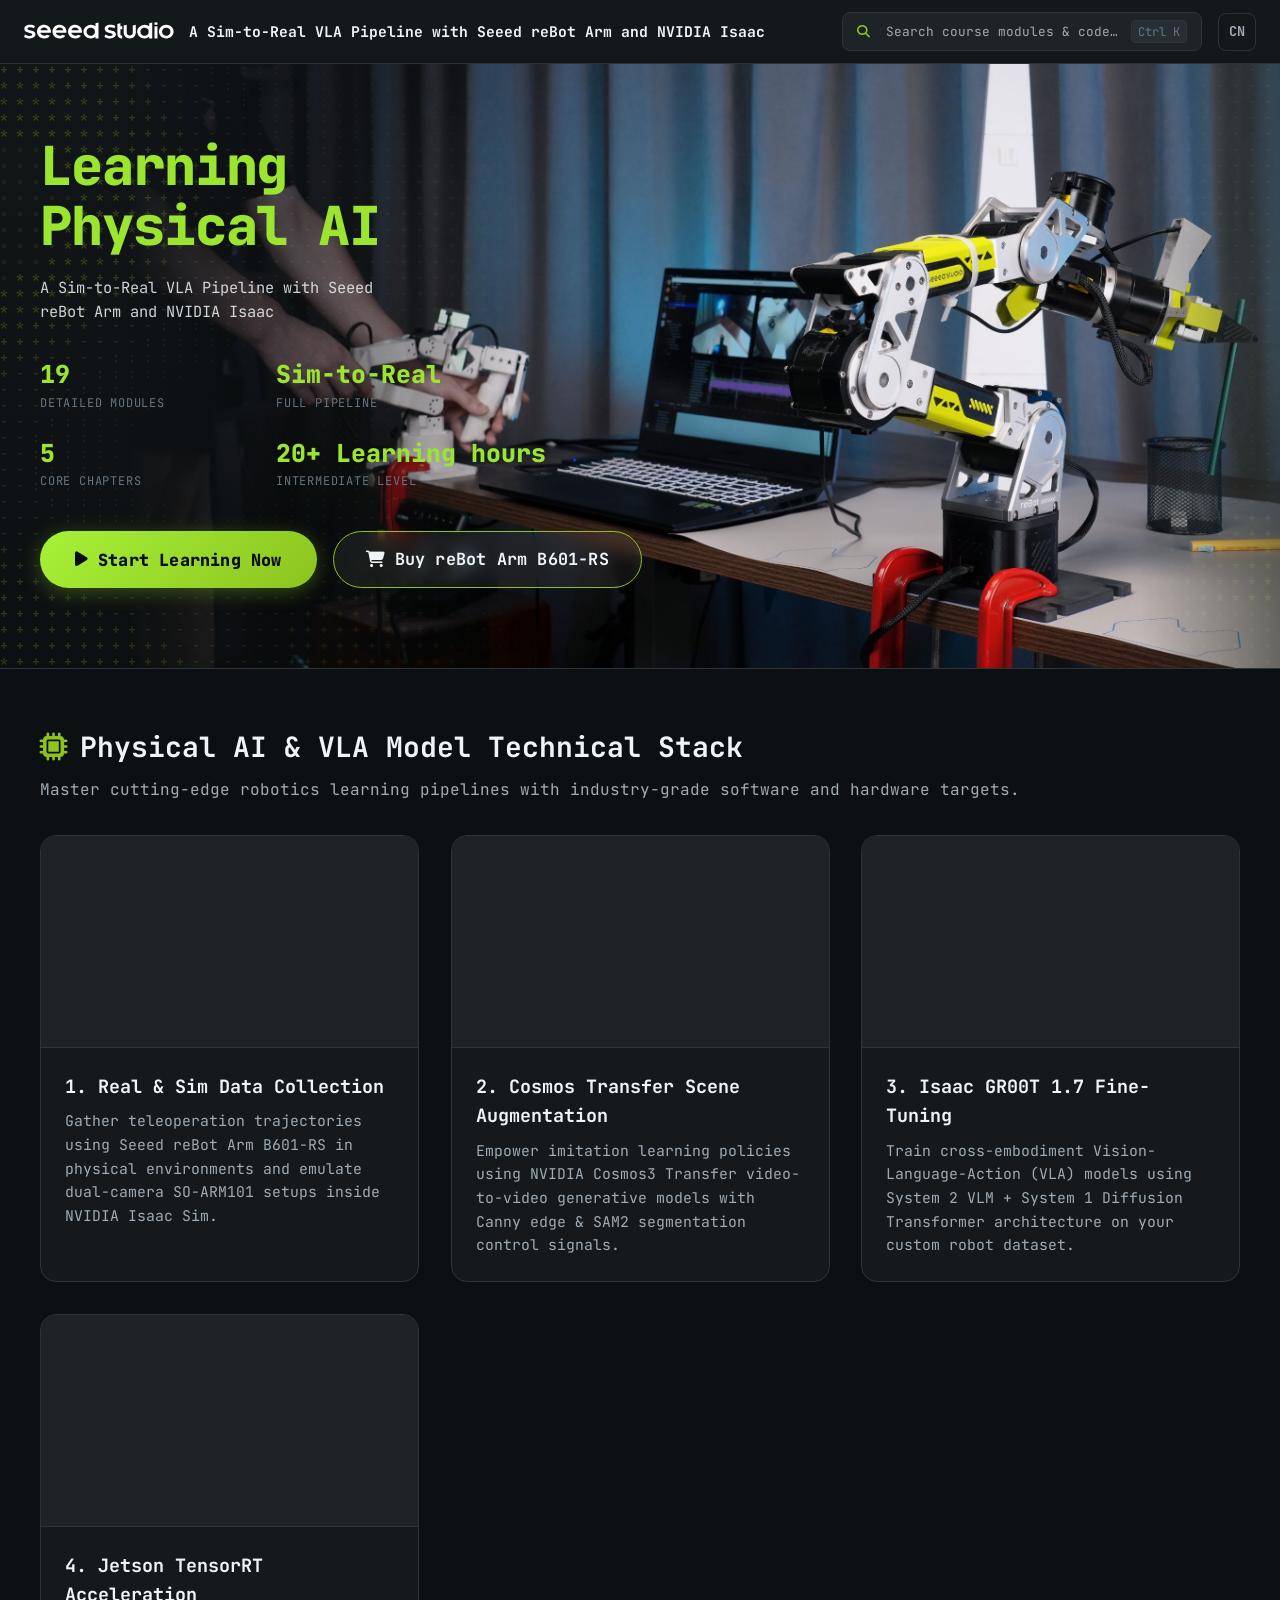
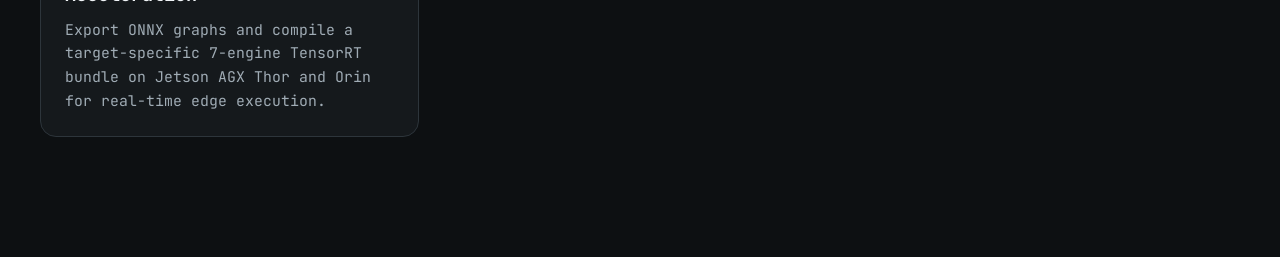
==== commit d71559bf: "feat: add reBot Arm B601-RS buy button to home page banner" ====
--- a/index.html
+++ b/index.html
@@ -144,11 +144,14 @@
             </div>
           </div>
 
-          <!-- CTA Button -->
+          <!-- CTA Button Group -->
           <div class="cta-group">
             <button class="btn-primary btn-pill" id="hero-start-btn">
               <i class="fas fa-play"></i> Start Learning Now
             </button>
+            <a href="https://www.seeedstudio.com/reBot-Arm-B601-RS-Bundle-p-6898.html" target="_blank" rel="noopener noreferrer" class="btn-buy btn-pill" id="hero-buy-btn">
+              <i class="fas fa-shopping-cart"></i> Buy reBot Arm B601-RS
+            </a>
           </div>
         </div>
       </div>
--- a/css/styles.css
+++ b/css/styles.css
@@ -594,6 +594,7 @@
   display: flex;
   justify-content: flex-start;
   gap: 1rem;
+  flex-wrap: wrap;
 }
 
 .btn-primary.btn-pill {
@@ -618,6 +619,46 @@
   transform: translateY(-2px) scale(1.02);
   box-shadow: 0 8px 28px rgba(141, 195, 31, 0.5);
   text-decoration: none;
+}
+
+.btn-buy.btn-pill {
+  background: rgba(255, 255, 255, 0.06);
+  backdrop-filter: blur(8px);
+  color: var(--text-primary);
+  border: 1px solid var(--nv-green);
+  font-weight: 700;
+  padding: 0.85rem 2rem;
+  border-radius: 9999px;
+  font-size: 1.05rem;
+  cursor: pointer;
+  transition: all 0.3s cubic-bezier(0.16, 1, 0.3, 1);
+  display: inline-flex;
+  align-items: center;
+  gap: 0.6rem;
+  letter-spacing: 0.2px;
+  text-decoration: none;
+}
+
+.btn-buy.btn-pill:hover {
+  background: rgba(141, 195, 31, 0.18);
+  border-color: var(--nv-green-hover);
+  color: #ffffff;
+  transform: translateY(-2px) scale(1.02);
+  box-shadow: 0 6px 22px rgba(141, 195, 31, 0.3);
+  text-decoration: none;
+}
+
+[data-theme="light"] .btn-buy.btn-pill {
+  background: #ffffff;
+  color: #0f172a;
+  border: 1px solid var(--nv-green);
+  box-shadow: 0 2px 8px rgba(0, 0, 0, 0.05);
+}
+
+[data-theme="light"] .btn-buy.btn-pill:hover {
+  background: rgba(141, 195, 31, 0.12);
+  color: #0f172a;
+  border-color: var(--nv-green-hover);
 }
 
 @media (max-width: 992px) {
@@ -1931,7 +1972,9 @@
   display: none;
 }
 
-body.in-landing-view #toc-toggle-btn {
+body.in-landing-view #toc-toggle-btn,
+body.in-landing-view #theme-toggle-btn,
+body.in-landing-view #mobile-theme-toggle-btn {
   display: none !important;
 }
 
--- a/css/styles.css
+++ b/css/styles.css
@@ -594,6 +594,7 @@
   display: flex;
   justify-content: flex-start;
   gap: 1rem;
+  flex-wrap: wrap;
 }
 
 .btn-primary.btn-pill {
@@ -618,6 +619,46 @@
   transform: translateY(-2px) scale(1.02);
   box-shadow: 0 8px 28px rgba(141, 195, 31, 0.5);
   text-decoration: none;
+}
+
+.btn-buy.btn-pill {
+  background: rgba(255, 255, 255, 0.06);
+  backdrop-filter: blur(8px);
+  color: var(--text-primary);
+  border: 1px solid var(--nv-green);
+  font-weight: 700;
+  padding: 0.85rem 2rem;
+  border-radius: 9999px;
+  font-size: 1.05rem;
+  cursor: pointer;
+  transition: all 0.3s cubic-bezier(0.16, 1, 0.3, 1);
+  display: inline-flex;
+  align-items: center;
+  gap: 0.6rem;
+  letter-spacing: 0.2px;
+  text-decoration: none;
+}
+
+.btn-buy.btn-pill:hover {
+  background: rgba(141, 195, 31, 0.18);
+  border-color: var(--nv-green-hover);
+  color: #ffffff;
+  transform: translateY(-2px) scale(1.02);
+  box-shadow: 0 6px 22px rgba(141, 195, 31, 0.3);
+  text-decoration: none;
+}
+
+[data-theme="light"] .btn-buy.btn-pill {
+  background: #ffffff;
+  color: #0f172a;
+  border: 1px solid var(--nv-green);
+  box-shadow: 0 2px 8px rgba(0, 0, 0, 0.05);
+}
+
+[data-theme="light"] .btn-buy.btn-pill:hover {
+  background: rgba(141, 195, 31, 0.12);
+  color: #0f172a;
+  border-color: var(--nv-green-hover);
 }
 
 @media (max-width: 992px) {
@@ -1931,7 +1972,9 @@
   display: none;
 }
 
-body.in-landing-view #toc-toggle-btn {
+body.in-landing-view #toc-toggle-btn,
+body.in-landing-view #theme-toggle-btn,
+body.in-landing-view #mobile-theme-toggle-btn {
   display: none !important;
 }
 
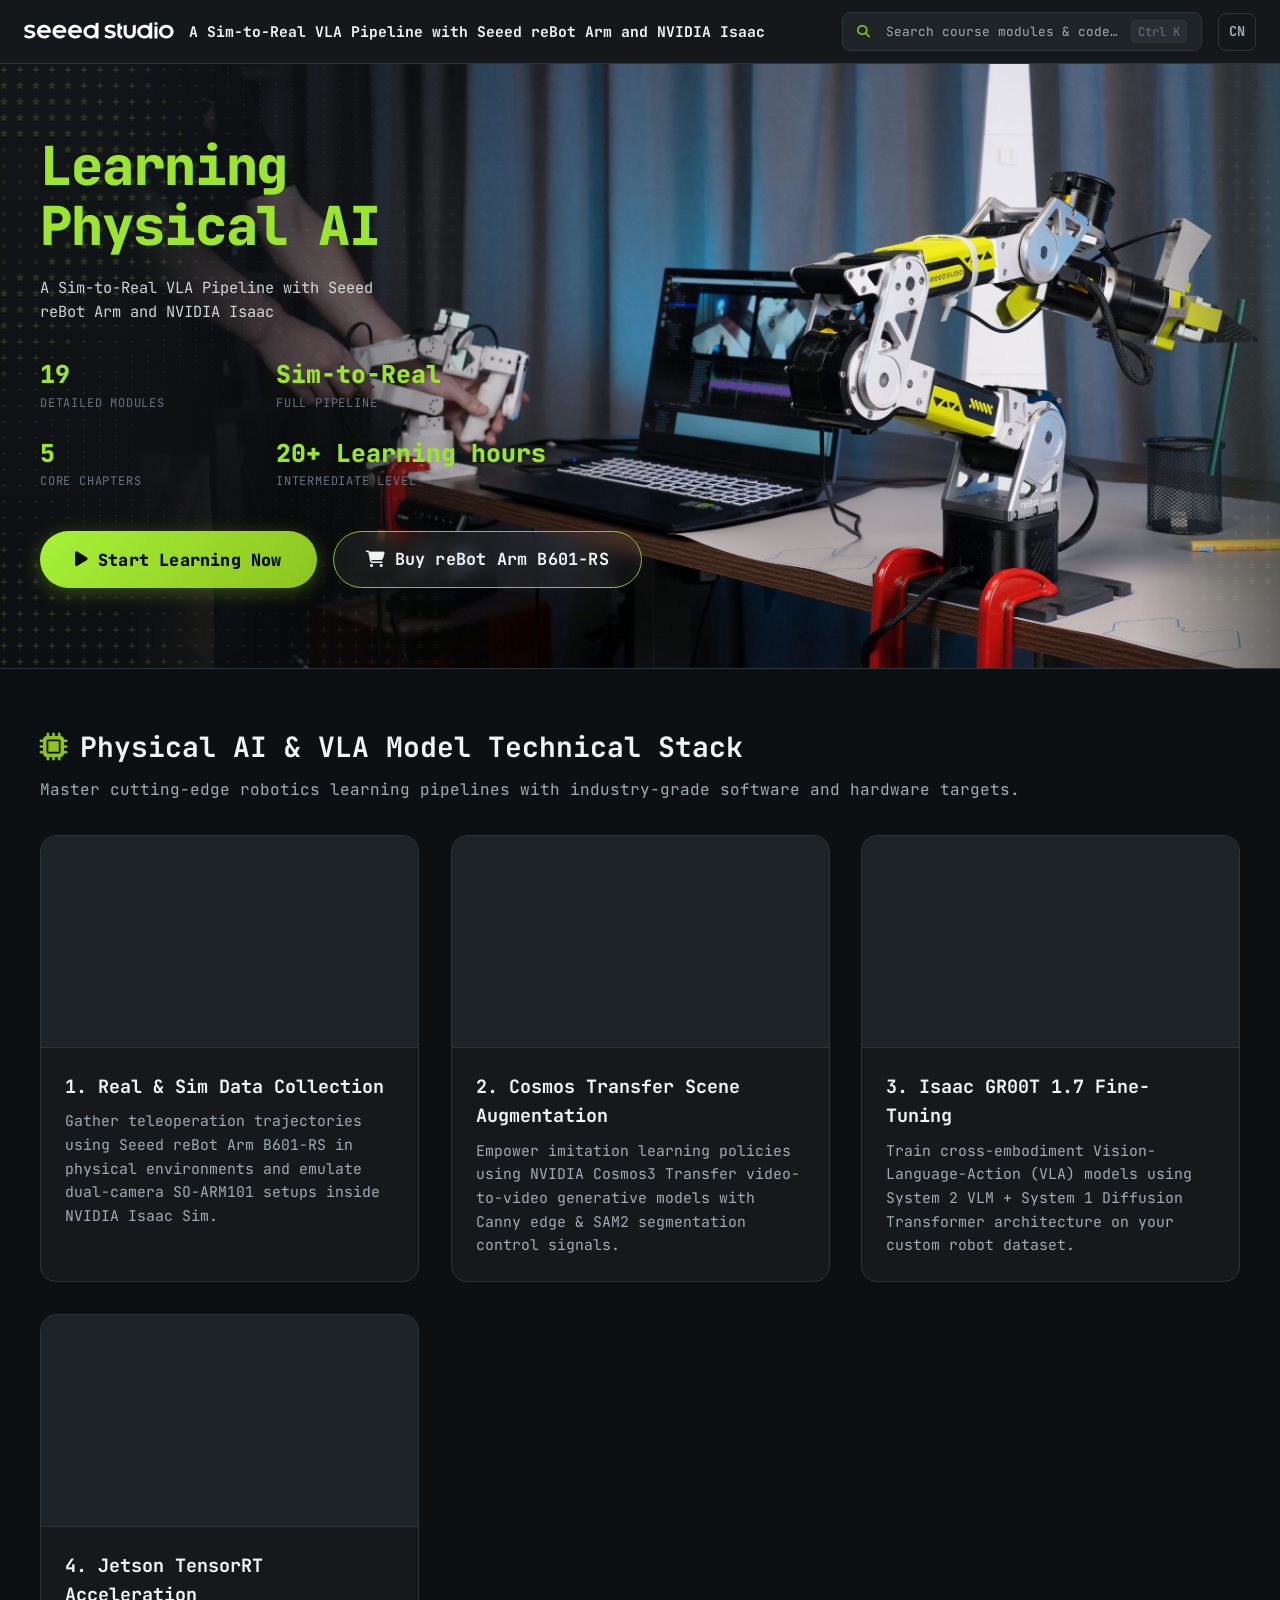
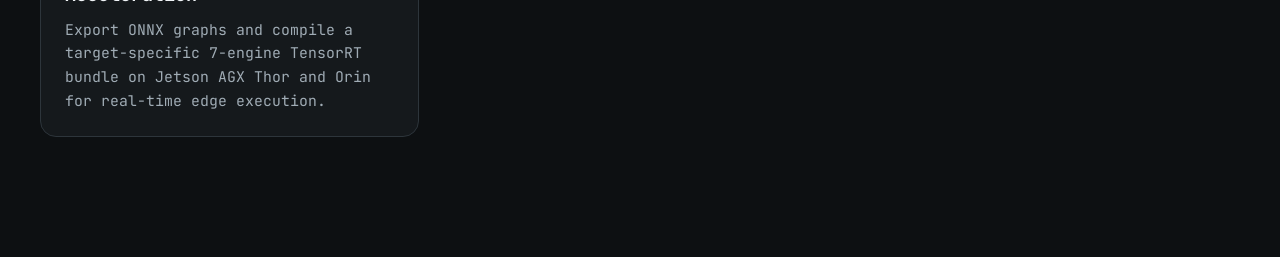
==== commit 6593b7b4: "update meta title in index.html" ====
--- a/index.html
+++ b/index.html
@@ -3,7 +3,7 @@
 <head>
   <meta charset="UTF-8">
   <meta name="viewport" content="width=device-width, initial-scale=1.0">
-  <title>Seeed reBot Arm B601-RS: Physical AI & VLA Model Course | NVIDIA DLI Series</title>
+  <title>Learning Physcial AI: A Sim-to-Real VLA Pipeline with Seeed reBot Arm and NVIDIA Isaac | Seeed Studio</title>
   <meta name="description" content="Master Physical AI, Sim-to-Real, Cosmos Transfer Data Augmentation, and Isaac GR00T 1.7 TensorRT deployment on Jetson AGX Thor and Orin with reBot Arm B601-RS.">
   <meta name="keywords" content="Physical AI, NVIDIA Isaac, GR00T 1.7, VLA Model, Jetson Thor, Jetson Orin, Sim-to-Real, Seeed Studio, reBot Arm, LeRobot, TensorRT">
   <meta name="author" content="Seeed Studio & NVIDIA DLI">
@@ -11,13 +11,13 @@
 
   <!-- Open Graph / Facebook Meta Tags -->
   <meta property="og:type" content="website">
-  <meta property="og:title" content="Seeed reBot Arm B601-RS: Physical AI & VLA Model Course | NVIDIA DLI Series">
+  <meta property="og:title" content="Learning Physcial AI: A Sim-to-Real VLA Pipeline with Seeed reBot Arm and NVIDIA Isaac | Seeed Studio">
   <meta property="og:description" content="An end-to-end hands-on curriculum covering LeRobot teleoperation, Isaac Sim digital twin, Cosmos Transfer video augmentation, Isaac GR00T 1.7 VLA model fine-tuning, and Jetson TensorRT 7-engine deployment.">
   <meta property="og:image" content="image/seeed_logo_c.svg">
 
   <!-- Twitter Meta Tags -->
   <meta name="twitter:card" content="summary_large_image">
-  <meta name="twitter:title" content="Seeed reBot Arm B601-RS: Physical AI & VLA Model Course">
+  <meta name="twitter:title" content="Learning Physcial AI: A Sim-to-Real VLA Pipeline with Seeed reBot Arm and NVIDIA Isaac | Seeed Studio">
   <meta name="twitter:description" content="Master Physical AI, Sim-to-Real, Cosmos Transfer Data Augmentation, and Isaac GR00T 1.7 TensorRT deployment on Jetson AGX Thor and Orin.">
   <meta name="twitter:image" content="image/seeed_logo_c.svg">
 
